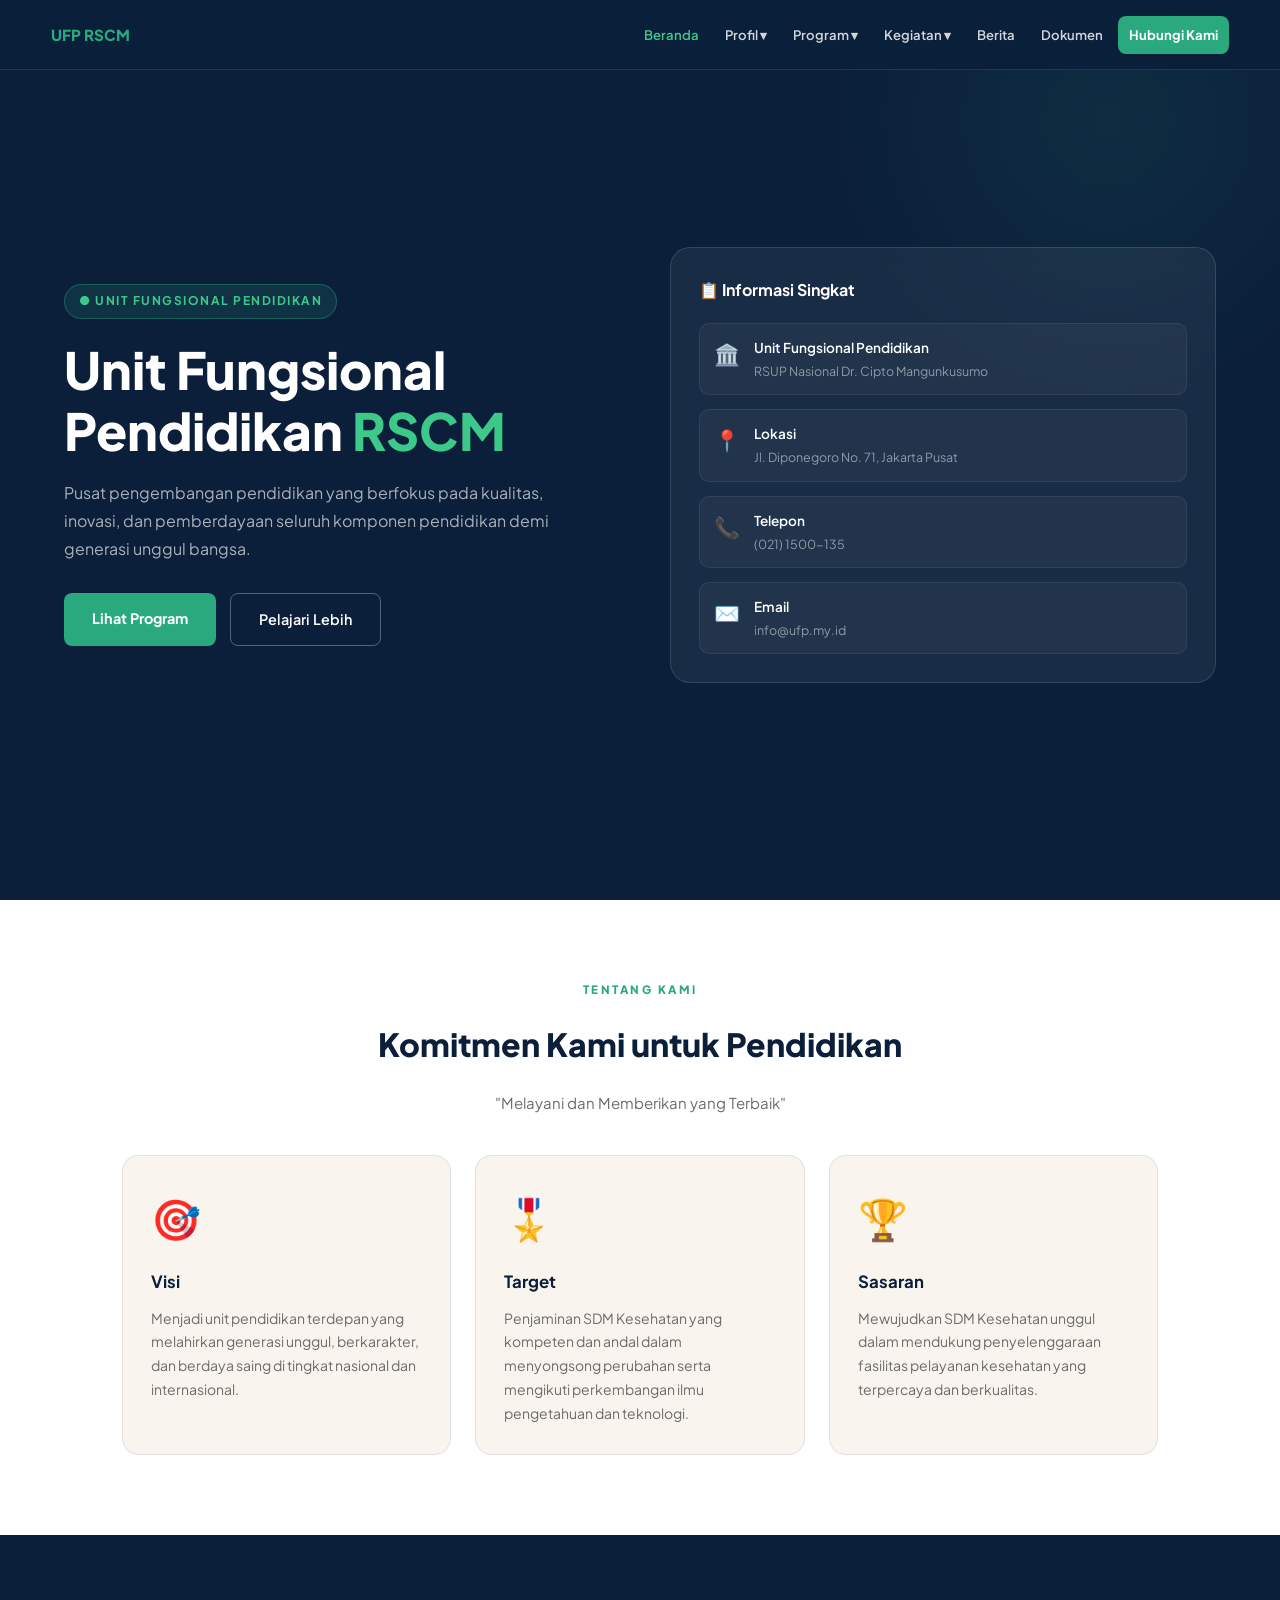
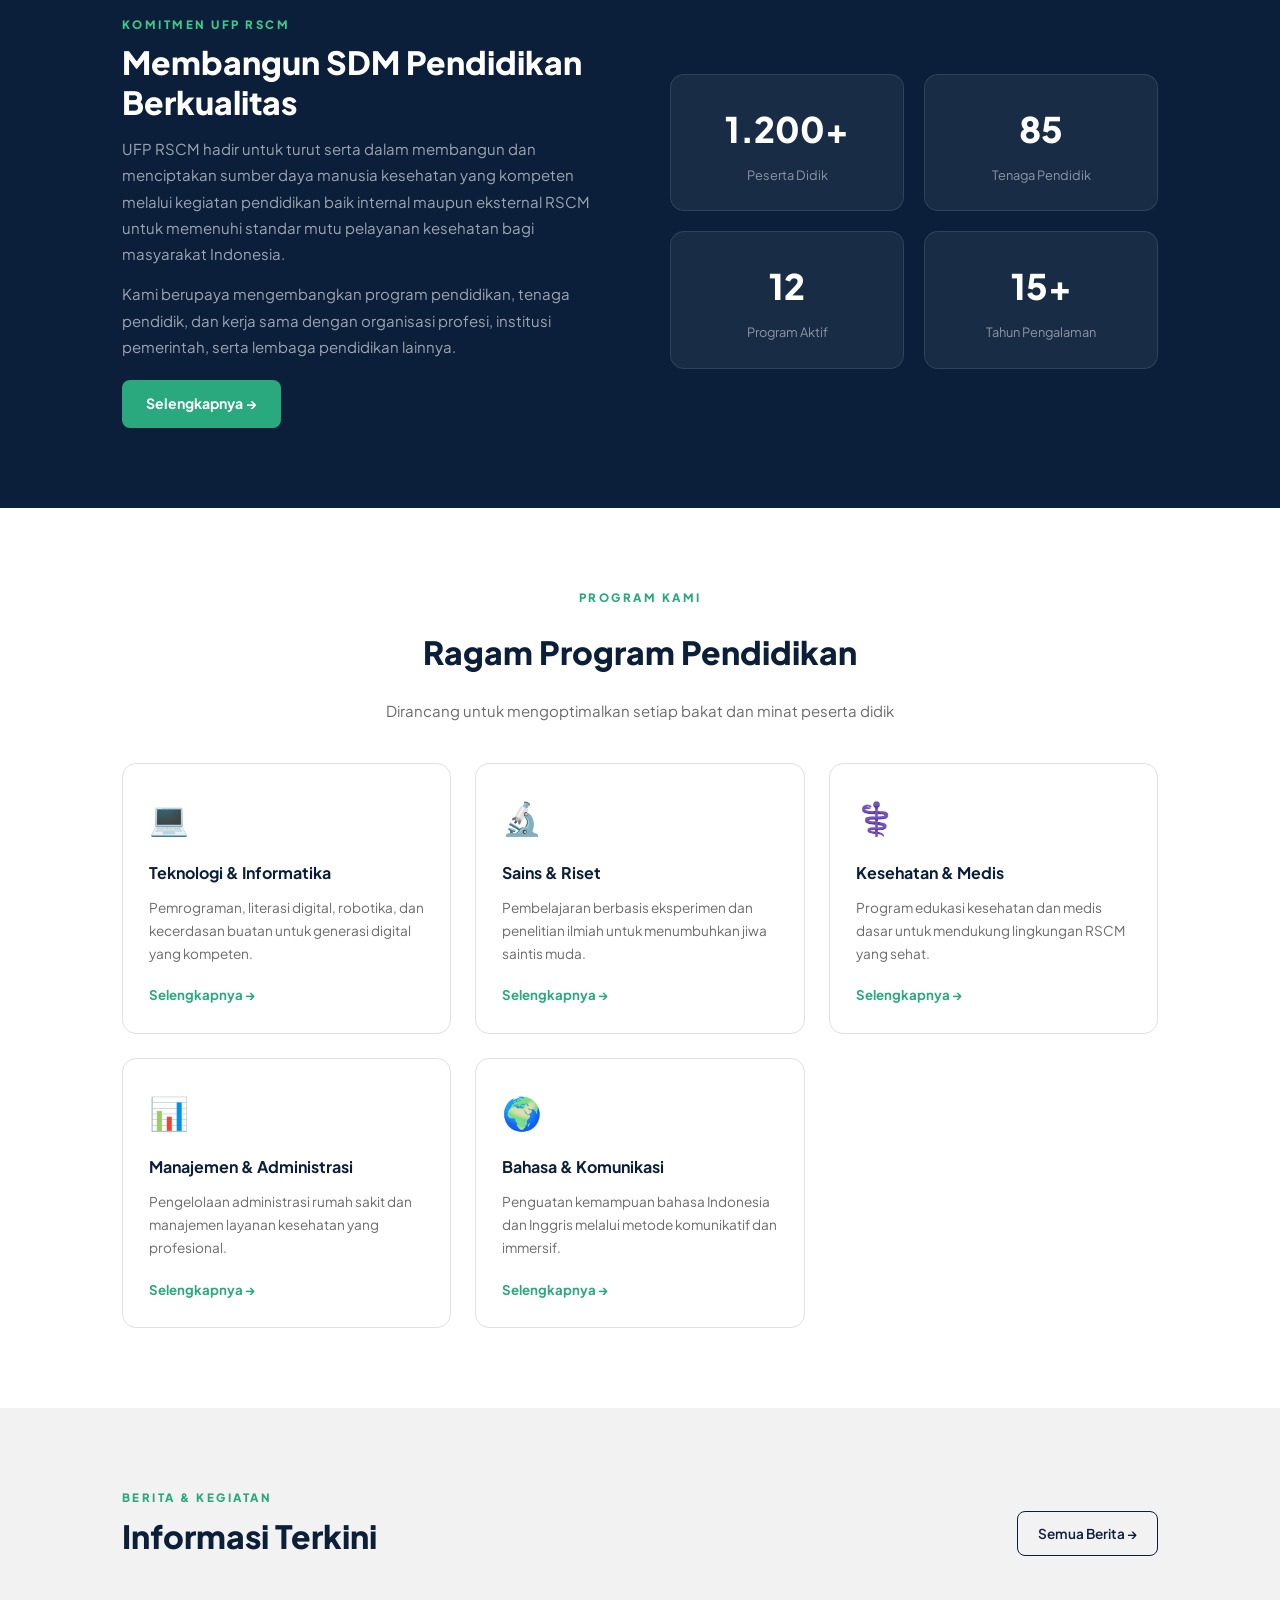
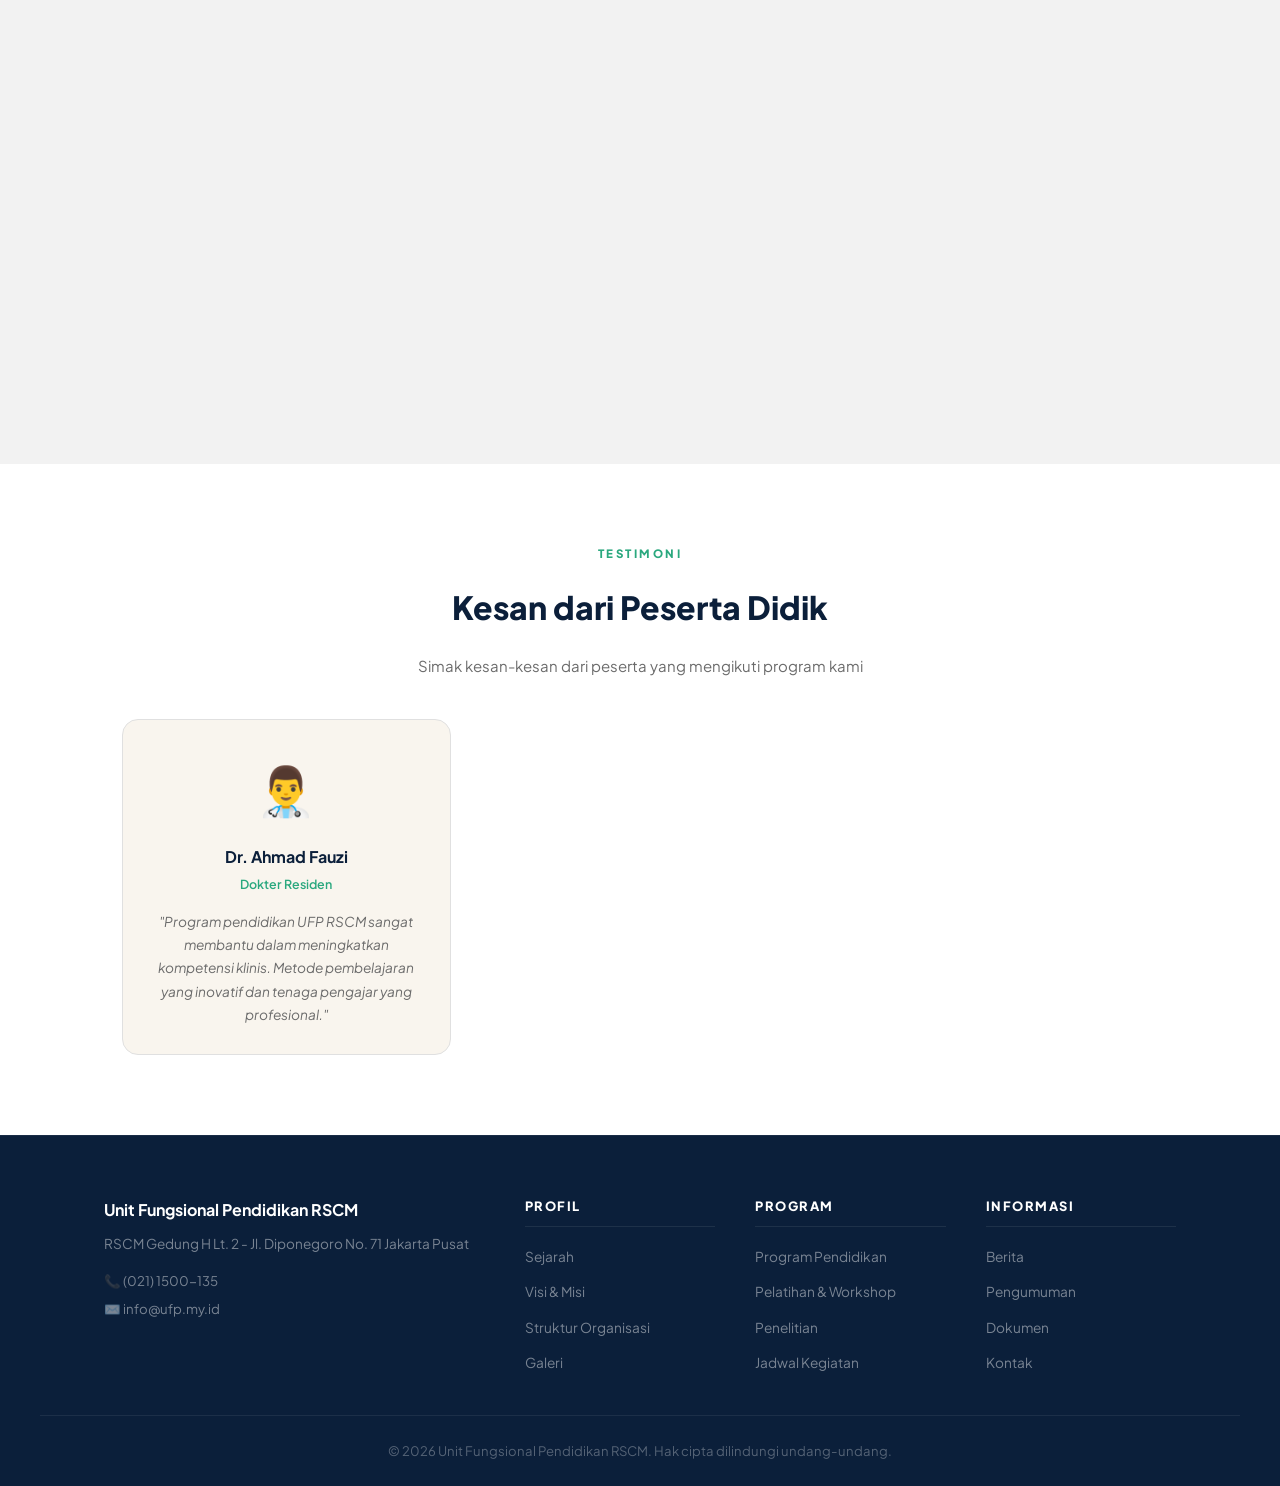
==== index.html @ 1fabee75 "Add files via upload" ====
<!DOCTYPE html>
<html lang="id">
<head>
  <meta charset="UTF-8">
  <meta name="viewport" content="width=device-width, initial-scale=1.0">
  <title>Unit Fungsional Pendidikan RSCM</title>
  <link rel="stylesheet" href="style.css">
  <link href="https://fonts.googleapis.com/css2?family=Plus+Jakarta+Sans:wght@400;500;600;700;800;900&display=swap" rel="stylesheet">
</head>
<body>

<!-- NAVBAR -->
<nav id="navbar">
  <div class="nav-inner">
    <div class="nav-brand">
      <img src="logo.png" alt="Logo UFP RSCM" onerror="this.style.display='none'">
      <span class="brand-text">UFP RSCM</span>
    </div>
    <button class="hamburger" onclick="toggleMenu()">☰</button>
    <ul class="nav-menu" id="navMenu">
      <li><a href="index.html">Beranda</a></li>
      <li class="dropdown">
        <a href="#">Profil ▾</a>
        <ul class="submenu">
          <li><a href="sejarah.html">Sejarah</a></li>
          <li><a href="visi-misi.html">Visi &amp; Misi</a></li>
          <li><a href="struktur.html">Struktur Organisasi</a></li>
          <li><a href="galeri.html">Galeri</a></li>
        </ul>
      </li>
      <li class="dropdown">
        <a href="#">Program ▾</a>
        <ul class="submenu">
          <li><a href="program.html">Program Pendidikan</a></li>
          <li><a href="pelatihan.html">Pelatihan &amp; Workshop</a></li>
          <li><a href="penelitian.html">Penelitian</a></li>
        </ul>
      </li>
      <li class="dropdown">
        <a href="#">Kegiatan ▾</a>
        <ul class="submenu">
          <li><a href="jadwal.html">Jadwal Kegiatan</a></li>
          <li><a href="pengumuman.html">Pengumuman</a></li>
        </ul>
      </li>
      <li><a href="berita.html">Berita</a></li>
      <li><a href="dokumen.html">Dokumen</a></li>
      <li><a href="kontak.html" class="nav-cta">Hubungi Kami</a></li>
    </ul>
  </div>
</nav>

<!-- HERO -->
<section id="hero">
  <div class="hero-inner">
    <div class="hero-text">
      <div class="hero-badge">● Unit Fungsional Pendidikan</div>
      <h1>Unit Fungsional<br>Pendidikan <span>RSCM</span></h1>
      <p>Pusat pengembangan pendidikan yang berfokus pada kualitas, inovasi, dan pemberdayaan seluruh komponen pendidikan demi generasi unggul bangsa.</p>
      <div class="hero-actions">
        <a href="program.html" class="btn-primary">Lihat Program</a>
        <a href="visi-misi.html" class="btn-outline">Pelajari Lebih</a>
      </div>
    </div>
    <div class="hero-card">
      <div class="hero-card-inner">
        <h3>📋 Informasi Singkat</h3>
        <div class="info-list">
          <div class="info-item">
            <span class="info-icon">🏛️</span>
            <div>
              <div class="info-title">Unit Fungsional Pendidikan</div>
              <div class="info-sub">RSUP Nasional Dr. Cipto Mangunkusumo</div>
            </div>
          </div>
          <div class="info-item">
            <span class="info-icon">📍</span>
            <div>
              <div class="info-title">Lokasi</div>
              <div class="info-sub">Jl. Diponegoro No. 71, Jakarta Pusat</div>
            </div>
          </div>
          <div class="info-item">
            <span class="info-icon">📞</span>
            <div>
              <div class="info-title">Telepon</div>
              <div class="info-sub">(021) 1500-135</div>
            </div>
          </div>
          <div class="info-item">
            <span class="info-icon">✉️</span>
            <div>
              <div class="info-title">Email</div>
              <div class="info-sub">info@ufp.my.id</div>
            </div>
          </div>
        </div>
      </div>
    </div>
  </div>
</section>

<!-- VISI MISI TARGET -->
<section class="section-light">
  <div class="container">
    <div class="section-head center">
      <span class="section-label">Tentang Kami</span>
      <h2>Komitmen Kami untuk Pendidikan</h2>
      <p>"Melayani dan Memberikan yang Terbaik"</p>
    </div>
    <div class="card-grid-3">
      <div class="card-item">
        <div class="card-img">🎯</div>
        <h3>Visi</h3>
        <p>Menjadi unit pendidikan terdepan yang melahirkan generasi unggul, berkarakter, dan berdaya saing di tingkat nasional dan internasional.</p>
      </div>
      <div class="card-item">
        <div class="card-img">🎖️</div>
        <h3>Target</h3>
        <p>Penjaminan SDM Kesehatan yang kompeten dan andal dalam menyongsong perubahan serta mengikuti perkembangan ilmu pengetahuan dan teknologi.</p>
      </div>
      <div class="card-item">
        <div class="card-img">🏆</div>
        <h3>Sasaran</h3>
        <p>Mewujudkan SDM Kesehatan unggul dalam mendukung penyelenggaraan fasilitas pelayanan kesehatan yang terpercaya dan berkualitas.</p>
      </div>
    </div>
  </div>
</section>

<!-- KOMITMEN -->
<section class="section-dark">
  <div class="container">
    <div class="komitmen-grid">
      <div class="komitmen-text">
        <span class="section-label-light">Komitmen UFP RSCM</span>
        <h2 class="white">Membangun SDM Pendidikan Berkualitas</h2>
        <p class="muted">UFP RSCM hadir untuk turut serta dalam membangun dan menciptakan sumber daya manusia kesehatan yang kompeten melalui kegiatan pendidikan baik internal maupun eksternal RSCM untuk memenuhi standar mutu pelayanan kesehatan bagi masyarakat Indonesia.</p>
        <p class="muted">Kami berupaya mengembangkan program pendidikan, tenaga pendidik, dan kerja sama dengan organisasi profesi, institusi pemerintah, serta lembaga pendidikan lainnya.</p>
        <a href="visi-misi.html" class="btn-teal">Selengkapnya →</a>
      </div>
      <div class="stats-box">
        <div class="stat-item">
          <div class="stat-num">1.200+</div>
          <div class="stat-label">Peserta Didik</div>
        </div>
        <div class="stat-item">
          <div class="stat-num">85</div>
          <div class="stat-label">Tenaga Pendidik</div>
        </div>
        <div class="stat-item">
          <div class="stat-num">12</div>
          <div class="stat-label">Program Aktif</div>
        </div>
        <div class="stat-item">
          <div class="stat-num">15+</div>
          <div class="stat-label">Tahun Pengalaman</div>
        </div>
      </div>
    </div>
  </div>
</section>

<!-- PROGRAM -->
<section class="section-light">
  <div class="container">
    <div class="section-head center">
      <span class="section-label">Program Kami</span>
      <h2>Ragam Program Pendidikan</h2>
      <p>Dirancang untuk mengoptimalkan setiap bakat dan minat peserta didik</p>
    </div>
    <div class="card-grid-3">
      <div class="program-card">
        <div class="prog-icon">💻</div>
        <h3>Teknologi &amp; Informatika</h3>
        <p>Pemrograman, literasi digital, robotika, dan kecerdasan buatan untuk generasi digital yang kompeten.</p>
        <a href="program.html" class="card-link">Selengkapnya →</a>
      </div>
      <div class="program-card">
        <div class="prog-icon">🔬</div>
        <h3>Sains &amp; Riset</h3>
        <p>Pembelajaran berbasis eksperimen dan penelitian ilmiah untuk menumbuhkan jiwa saintis muda.</p>
        <a href="program.html" class="card-link">Selengkapnya →</a>
      </div>
      <div class="program-card">
        <div class="prog-icon">⚕️</div>
        <h3>Kesehatan &amp; Medis</h3>
        <p>Program edukasi kesehatan dan medis dasar untuk mendukung lingkungan RSCM yang sehat.</p>
        <a href="program.html" class="card-link">Selengkapnya →</a>
      </div>
      <div class="program-card">
        <div class="prog-icon">📊</div>
        <h3>Manajemen &amp; Administrasi</h3>
        <p>Pengelolaan administrasi rumah sakit dan manajemen layanan kesehatan yang profesional.</p>
        <a href="program.html" class="card-link">Selengkapnya →</a>
      </div>
      <div class="program-card">
        <div class="prog-icon">🌍</div>
        <h3>Bahasa &amp; Komunikasi</h3>
        <p>Penguatan kemampuan bahasa Indonesia dan Inggris melalui metode komunikatif dan immersif.</p>
        <a href="program.html" class="card-link">Selengkapnya →</a>
      </div>
      <div class="program-card">
        <div class="prog-icon">🎓</div>
        <h3>Pelatihan Profesi</h3>
        <p>Program pelatihan dan sertifikasi profesi untuk meningkatkan kompetensi tenaga kesehatan.</p>
        <a href="pelatihan.html" class="card-link">Selengkapnya →</a>
      </div>
    </div>
  </div>
</section>

<!-- BERITA -->
<section class="section-gray">
  <div class="container">
    <div class="section-head">
      <div>
        <span class="section-label">Berita &amp; Kegiatan</span>
        <h2>Informasi Terkini</h2>
      </div>
      <a href="berita.html" class="btn-outline-dark">Semua Berita →</a>
    </div>
    <div class="news-grid">
      <div class="news-card">
        <div class="news-thumb" style="background:linear-gradient(135deg,#0B1F3A,#122848)">🏆</div>
        <div class="news-body">
          <span class="news-cat">Prestasi</span>
          <h3><a href="berita.html">Tim UFP RSCM Raih Penghargaan Pendidikan Nasional</a></h3>
          <p>UFP RSCM berhasil meraih penghargaan dalam ajang pendidikan dan pelatihan kesehatan tingkat nasional 2026.</p>
          <div class="news-meta">📅 10 April 2026</div>
        </div>
      </div>
      <div class="news-card">
        <div class="news-thumb" style="background:linear-gradient(135deg,#1a5c2a,#0d3318)">📢</div>
        <div class="news-body">
          <span class="news-cat">Pengumuman</span>
          <h3><a href="berita.html">Pendaftaran Program Pelatihan Tahun 2026/2027 Dibuka</a></h3>
          <p>Pendaftaran resmi dibuka mulai 1 Mei 2026. Kuota terbatas, segera daftarkan diri Anda.</p>
          <div class="news-meta">📅 5 April 2026</div>
        </div>
      </div>
      <div class="news-card">
        <div class="news-thumb" style="background:linear-gradient(135deg,#5c1a1a,#330d0d)">🎓</div>
        <div class="news-body">
          <span class="news-cat">Kegiatan</span>
          <h3><a href="berita.html">Workshop Literasi Digital untuk Tenaga Kesehatan</a></h3>
          <p>UFP RSCM mengadakan workshop literasi digital gratis bagi seluruh tenaga kesehatan RSCM.</p>
          <div class="news-meta">📅 1 April 2026</div>
        </div>
      </div>
    </div>
  </div>
</section>

<!-- TESTIMONI -->
<section class="section-light">
  <div class="container">
    <div class="section-head center">
      <span class="section-label">Testimoni</span>
      <h2>Kesan dari Peserta Didik</h2>
      <p>Simak kesan-kesan dari peserta yang mengikuti program kami</p>
    </div>
    <div class="testi-grid">
      <div class="testi-card">
        <div class="testi-avatar">👨‍⚕️</div>
        <h4>Dr. Ahmad Fauzi</h4>
        <span class="testi-role">Dokter Residen</span>
        <p>"Program pendidikan UFP RSCM sangat membantu dalam meningkatkan kompetensi klinis. Metode pembelajaran yang inovatif dan tenaga pengajar yang profesional."</p>
      </div>
      <div class="testi-card">
        <div class="testi-avatar">👩‍⚕️</div>
        <h4>Ns. Sari Dewi, S.Kep</h4>
        <span class="testi-role">Perawat</span>
        <p>"Pelatihan yang difasilitasi dengan baik menjadikan pengalaman ini sangat bermanfaat. UFP RSCM melayani peserta dengan informasi yang lengkap."</p>
      </div>
      <div class="testi-card">
        <div class="testi-avatar">👨‍🔬</div>
        <h4>Budi Santoso, AMd</h4>
        <span class="testi-role">Analis Kesehatan</span>
        <p>"Memiliki sertifikat kompetensi dari program UFP RSCM dapat menambah nilai profesionalitas dan kepercayaan dalam dunia kerja."</p>
      </div>
    </div>
  </div>
</section>

<!-- FOOTER -->
<footer id="footer">
  <div class="footer-inner">
    <div class="footer-brand">
      <img src="logo.png" alt="Logo UFP RSCM" onerror="this.style.display='none'">
      <h3>Unit Fungsional Pendidikan RSCM</h3>
      <p>RSCM Gedung H Lt. 2 - Jl. Diponegoro No. 71 Jakarta Pusat</p>
      <div class="footer-contact">
        <span>📞 (021) 1500-135</span>
        <span>✉️ info@ufp.my.id</span>
      </div>
    </div>
    <div class="footer-col">
      <h4>Profil</h4>
      <ul>
        <li><a href="sejarah.html">Sejarah</a></li>
        <li><a href="visi-misi.html">Visi &amp; Misi</a></li>
        <li><a href="struktur.html">Struktur Organisasi</a></li>
        <li><a href="galeri.html">Galeri</a></li>
      </ul>
    </div>
    <div class="footer-col">
      <h4>Program</h4>
      <ul>
        <li><a href="program.html">Program Pendidikan</a></li>
        <li><a href="pelatihan.html">Pelatihan &amp; Workshop</a></li>
        <li><a href="penelitian.html">Penelitian</a></li>
        <li><a href="jadwal.html">Jadwal Kegiatan</a></li>
      </ul>
    </div>
    <div class="footer-col">
      <h4>Informasi</h4>
      <ul>
        <li><a href="berita.html">Berita</a></li>
        <li><a href="pengumuman.html">Pengumuman</a></li>
        <li><a href="dokumen.html">Dokumen</a></li>
        <li><a href="kontak.html">Kontak</a></li>
      </ul>
    </div>
  </div>
  <div class="footer-bottom">
    <p>© 2026 Unit Fungsional Pendidikan RSCM. Hak cipta dilindungi undang-undang.</p>
  </div>
</footer>

<script src="script.js"></script>
</body>
</html>
---- style.css ----
/* ============================
   UFP RSCM - Stylesheet Utama
   ============================ */

*, *::before, *::after { box-sizing: border-box; margin: 0; padding: 0; }

:root {
  --navy: #0B1F3A;
  --navy-mid: #122848;
  --teal: #2AA87E;
  --teal-light: #3DC98A;
  --gold: #C9993A;
  --cream: #F9F5EE;
  --gray: #F2F2F2;
  --white: #FFFFFF;
  --text: #2C2C2C;
  --muted: #6B6B6B;
  --border: #E0E0E0;
}

html { scroll-behavior: smooth; }

body {
  font-family: 'Plus Jakarta Sans', 'Segoe UI', Arial, sans-serif;
  background: var(--cream);
  color: var(--text);
  font-size: 15px;
  line-height: 1.7;
}

a { text-decoration: none; color: var(--teal); transition: color 0.2s; }
a:hover { color: var(--teal-light); }
img { max-width: 100%; }
ul { list-style: none; }

/* ── CONTAINER ── */
.container { max-width: 1200px; margin: 0 auto; padding: 0 5%; }

/* ── NAVBAR ── */
#navbar {
  position: fixed; top: 0; width: 100%; z-index: 999;
  background: rgba(11,31,58,0.97);
  backdrop-filter: blur(12px);
  border-bottom: 1px solid rgba(255,255,255,0.1);
  height: 70px;
}

.nav-inner {
  max-width: 1300px; margin: 0 auto; padding: 0 4%;
  height: 70px;
  display: flex; align-items: center; justify-content: space-between;
}

.nav-brand {
  display: flex; align-items: center; gap: 10px;
  flex-shrink: 0;
}

.nav-brand img {
  width: 42px; height: 42px;
  border-radius: 50%; object-fit: contain;
}

.brand-text {
  font-size: 0.95rem; font-weight: 800;
  color: var(--teal);
  white-space: nowrap;
}

.nav-menu {
  display: flex; align-items: center; gap: 4px;
  flex-wrap: nowrap;
}

.nav-menu > li { position: relative; }

.nav-menu > li > a {
  color: rgba(255,255,255,0.82);
  font-size: 0.82rem; font-weight: 600;
  padding: 8px 11px; border-radius: 6px;
  display: block; white-space: nowrap;
  transition: background 0.2s, color 0.2s;
}

.nav-menu > li > a:hover,
.nav-menu > li.dropdown:hover > a {
  background: rgba(255,255,255,0.08);
  color: var(--teal-light);
}

/* Dropdown */
.submenu {
  display: none;
  position: absolute; top: 100%; left: 0;
  background: var(--navy);
  border: 1px solid rgba(255,255,255,0.1);
  border-radius: 10px;
  min-width: 210px;
  padding: 8px 0;
  box-shadow: 0 16px 40px rgba(0,0,0,0.35);
  z-index: 200;
}

.dropdown:hover .submenu { display: block; }

.submenu li a {
  display: block;
  color: rgba(255,255,255,0.72);
  padding: 10px 18px;
  font-size: 0.83rem;
  transition: background 0.2s, color 0.2s;
}

.submenu li a:hover {
  background: rgba(42,168,126,0.15);
  color: var(--teal-light);
}

.nav-cta {
  background: var(--teal) !important;
  color: var(--white) !important;
  border-radius: 8px !important;
  font-weight: 700 !important;
}

.nav-cta:hover {
  background: var(--teal-light) !important;
  color: var(--white) !important;
}

.hamburger {
  display: none;
  background: none; border: none;
  color: var(--white); font-size: 1.5rem;
  cursor: pointer;
}

/* ── HERO ── */
#hero {
  background: var(--navy);
  min-height: 100vh;
  display: flex; align-items: center;
  padding: 90px 5% 60px;
  position: relative; overflow: hidden;
}

#hero::before {
  content: '';
  position: absolute; top: -20%; right: -10%;
  width: 600px; height: 600px;
  background: radial-gradient(circle, rgba(42,168,126,0.1) 0%, transparent 65%);
  border-radius: 50%;
}

.hero-inner {
  max-width: 1200px; margin: 0 auto; width: 100%;
  display: grid; grid-template-columns: 1fr 1fr;
  gap: 60px; align-items: center;
  position: relative; z-index: 1;
}

.hero-badge {
  display: inline-block;
  background: rgba(42,168,126,0.15);
  border: 1px solid rgba(42,168,126,0.4);
  color: var(--teal-light);
  font-size: 0.75rem; font-weight: 700;
  letter-spacing: 1.5px; text-transform: uppercase;
  padding: 6px 14px; border-radius: 100px;
  margin-bottom: 20px;
}

.hero-text h1 {
  font-size: clamp(2.2rem, 4vw, 3.4rem);
  font-weight: 900; line-height: 1.2;
  color: var(--white); margin-bottom: 18px;
}

.hero-text h1 span { color: var(--teal-light); }

.hero-text p {
  font-size: 1rem; line-height: 1.75;
  color: rgba(255,255,255,0.65);
  margin-bottom: 30px; max-width: 520px;
}

.hero-actions { display: flex; gap: 14px; flex-wrap: wrap; }

.hero-card-inner {
  background: rgba(255,255,255,0.06);
  border: 1px solid rgba(255,255,255,0.12);
  border-radius: 20px; padding: 28px;
  backdrop-filter: blur(8px);
}

.hero-card-inner h3 {
  color: var(--white); font-size: 1rem;
  margin-bottom: 20px; font-weight: 700;
}

.info-list { display: flex; flex-direction: column; gap: 14px; }

.info-item {
  display: flex; gap: 14px; align-items: flex-start;
  padding: 12px 14px;
  background: rgba(255,255,255,0.04);
  border: 1px solid rgba(255,255,255,0.07);
  border-radius: 10px;
}

.info-icon { font-size: 1.3rem; flex-shrink: 0; }

.info-title {
  color: var(--white); font-size: 0.85rem; font-weight: 600;
}

.info-sub {
  color: rgba(255,255,255,0.5); font-size: 0.78rem; margin-top: 2px;
}

/* ── BUTTONS ── */
.btn-primary {
  background: var(--teal); color: var(--white);
  padding: 13px 28px; border-radius: 8px;
  font-weight: 700; font-size: 0.9rem;
  display: inline-block;
  transition: background 0.2s, transform 0.2s;
}

.btn-primary:hover {
  background: var(--teal-light); color: var(--white);
  transform: translateY(-2px);
}

.btn-outline {
  background: transparent; color: var(--white);
  padding: 13px 28px; border-radius: 8px;
  font-weight: 600; font-size: 0.9rem;
  border: 1px solid rgba(255,255,255,0.3);
  display: inline-block;
  transition: border-color 0.2s, background 0.2s;
}

.btn-outline:hover {
  border-color: rgba(255,255,255,0.7);
  background: rgba(255,255,255,0.07);
  color: var(--white);
}

.btn-teal {
  background: var(--teal); color: var(--white);
  padding: 12px 24px; border-radius: 8px;
  font-weight: 700; font-size: 0.88rem;
  display: inline-block; margin-top: 20px;
  transition: background 0.2s;
}

.btn-teal:hover { background: var(--teal-light); color: var(--white); }

.btn-outline-dark {
  border: 1px solid var(--navy);
  color: var(--navy); padding: 10px 20px;
  border-radius: 8px; font-weight: 600;
  font-size: 0.85rem; display: inline-block;
  transition: background 0.2s, color 0.2s;
  white-space: nowrap;
}

.btn-outline-dark:hover {
  background: var(--navy); color: var(--white);
}

/* ── SECTIONS ── */
.section-light { background: var(--white); padding: 80px 5%; }
.section-dark { background: var(--navy); padding: 80px 5%; }
.section-gray { background: var(--gray); padding: 80px 5%; }

.section-head {
  display: flex; justify-content: space-between;
  align-items: flex-end; margin-bottom: 40px;
  flex-wrap: wrap; gap: 16px;
}

.section-head.center {
  flex-direction: column; align-items: center;
  text-align: center;
}

.section-label {
  font-size: 0.72rem; font-weight: 800;
  letter-spacing: 2.5px; text-transform: uppercase;
  color: var(--teal); display: block; margin-bottom: 8px;
}

.section-label-light {
  font-size: 0.72rem; font-weight: 800;
  letter-spacing: 2.5px; text-transform: uppercase;
  color: var(--teal-light); display: block; margin-bottom: 8px;
}

h2 {
  font-size: clamp(1.6rem, 2.5vw, 2.2rem);
  font-weight: 900; line-height: 1.25;
  color: var(--navy);
}

h2.white { color: var(--white); }
p.muted { color: rgba(255,255,255,0.6); margin-top: 14px; line-height: 1.75; }

.section-head.center h2 { margin-bottom: 10px; }
.section-head.center p { color: var(--muted); max-width: 540px; }

/* ── CARDS GRID ── */
.card-grid-3 {
  display: grid; grid-template-columns: repeat(3, 1fr);
  gap: 24px; margin-top: 40px;
}

.card-item {
  background: var(--cream);
  border-radius: 16px; padding: 28px;
  border: 1px solid var(--border);
  transition: transform 0.25s, box-shadow 0.25s;
}

.card-item:hover {
  transform: translateY(-4px);
  box-shadow: 0 12px 32px rgba(11,31,58,0.1);
}

.card-img { font-size: 2.5rem; margin-bottom: 16px; }

.card-item h3 {
  font-size: 1.05rem; font-weight: 700;
  color: var(--navy); margin-bottom: 10px;
}

.card-item p { font-size: 0.875rem; color: var(--muted); line-height: 1.7; }

/* ── KOMITMEN ── */
.komitmen-grid {
  max-width: 1200px; margin: 0 auto;
  display: grid; grid-template-columns: 1fr 1fr;
  gap: 60px; align-items: center;
}

.stats-box {
  display: grid; grid-template-columns: 1fr 1fr;
  gap: 20px;
}

.stat-item {
  background: rgba(255,255,255,0.06);
  border: 1px solid rgba(255,255,255,0.1);
  border-radius: 14px; padding: 24px;
  text-align: center;
  transition: background 0.2s;
}

.stat-item:hover { background: rgba(42,168,126,0.1); }

.stat-num {
  font-size: 2.2rem; font-weight: 900;
  color: var(--white); display: block;
}

.stat-label {
  font-size: 0.8rem; color: rgba(255,255,255,0.5);
  margin-top: 6px;
}

/* ── PROGRAM CARDS ── */
.program-card {
  background: var(--white);
  border-radius: 14px; padding: 26px;
  border: 1px solid var(--border);
  transition: transform 0.25s, box-shadow 0.25s, border-color 0.25s;
}

.program-card:hover {
  transform: translateY(-4px);
  box-shadow: 0 12px 32px rgba(11,31,58,0.1);
  border-color: var(--teal);
}

.prog-icon { font-size: 2rem; margin-bottom: 14px; display: block; }

.program-card h3 {
  font-size: 1rem; font-weight: 700;
  color: var(--navy); margin-bottom: 10px;
}

.program-card p {
  font-size: 0.85rem; color: var(--muted);
  line-height: 1.7; margin-bottom: 16px;
}

.card-link {
  font-size: 0.83rem; font-weight: 700;
  color: var(--teal);
}

.card-link:hover { color: var(--teal-light); }

/* ── NEWS ── */
.news-grid {
  display: grid; grid-template-columns: repeat(3, 1fr);
  gap: 24px; margin-top: 0;
}

.news-card {
  background: var(--white);
  border-radius: 14px; overflow: hidden;
  border: 1px solid var(--border);
  transition: transform 0.25s, box-shadow 0.25s;
}

.news-card:hover {
  transform: translateY(-4px);
  box-shadow: 0 10px 28px rgba(11,31,58,0.1);
}

.news-thumb {
  height: 170px;
  display: flex; align-items: center; justify-content: center;
  font-size: 3.5rem;
}

.news-body { padding: 20px; }

.news-cat {
  font-size: 0.7rem; font-weight: 800;
  letter-spacing: 1.5px; text-transform: uppercase;
  color: var(--teal); display: block; margin-bottom: 8px;
}

.news-card h3 {
  font-size: 0.95rem; font-weight: 700;
  color: var(--navy); margin-bottom: 8px; line-height: 1.4;
}

.news-card h3 a { color: var(--navy); }
.news-card h3 a:hover { color: var(--teal); }

.news-card p { font-size: 0.83rem; color: var(--muted); margin-bottom: 12px; line-height: 1.65; }
.news-meta { font-size: 0.76rem; color: #aaa; }

/* ── TESTIMONI ── */
.testi-grid {
  display: grid; grid-template-columns: repeat(3, 1fr);
  gap: 24px; margin-top: 40px;
}

.testi-card {
  background: var(--cream);
  border-radius: 16px; padding: 28px;
  border: 1px solid var(--border);
  text-align: center;
}

.testi-avatar { font-size: 3rem; margin-bottom: 14px; }

.testi-card h4 {
  font-size: 1rem; font-weight: 700;
  color: var(--navy); margin-bottom: 4px;
}

.testi-role {
  font-size: 0.78rem; color: var(--teal);
  font-weight: 600; display: block; margin-bottom: 14px;
}

.testi-card p { font-size: 0.855rem; color: var(--muted); line-height: 1.7; font-style: italic; }

/* ── PAGE HERO (inner pages) ── */
.page-hero {
  background: var(--navy);
  padding: 110px 5% 50px;
  position: relative; overflow: hidden;
}

.page-hero::before {
  content: '';
  position: absolute; top: -20%; right: -5%;
  width: 400px; height: 400px;
  background: radial-gradient(circle, rgba(42,168,126,0.1), transparent 65%);
  border-radius: 50%;
}

.page-hero-inner { max-width: 1200px; margin: 0 auto; position: relative; z-index: 1; }

.breadcrumb {
  font-size: 0.78rem; color: rgba(255,255,255,0.5);
  margin-bottom: 12px;
}

.breadcrumb a { color: var(--teal-light); }
.breadcrumb span { margin: 0 6px; }

.page-hero h1 {
  font-size: clamp(1.8rem, 3vw, 2.8rem);
  font-weight: 900; color: var(--white);
  line-height: 1.2; margin-bottom: 12px;
}

.page-hero p {
  color: rgba(255,255,255,0.6);
  font-size: 1rem; max-width: 560px; line-height: 1.7;
}

/* ── PAGE CONTENT ── */
.page-content {
  max-width: 1200px; margin: 0 auto;
  padding: 60px 5%;
}

.content-box {
  background: var(--white);
  border-radius: 16px; padding: 36px;
  border: 1px solid var(--border);
  margin-bottom: 28px;
}

.content-box h2 {
  font-size: 1.4rem; margin-bottom: 16px;
}

.content-box p {
  color: var(--muted); line-height: 1.8; margin-bottom: 14px;
}

.content-box ul {
  list-style: disc; padding-left: 20px;
  color: var(--muted); line-height: 2;
}

/* ── TABLE ── */
.data-table {
  width: 100%; border-collapse: collapse;
  font-size: 0.875rem;
}

.data-table th {
  background: var(--navy); color: var(--white);
  padding: 12px 16px; text-align: left;
  font-weight: 700;
}

.data-table td {
  padding: 12px 16px; border-bottom: 1px solid var(--border);
  color: var(--text);
}

.data-table tr:hover td { background: rgba(42,168,126,0.05); }

/* ── KONTAK FORM ── */
.kontak-grid {
  display: grid; grid-template-columns: 1fr 1fr;
  gap: 40px; margin-top: 40px;
}

.form-group { display: flex; flex-direction: column; gap: 14px; }
.form-row { display: grid; grid-template-columns: 1fr 1fr; gap: 14px; }

input, textarea, select {
  width: 100%;
  border: 1px solid var(--border);
  border-radius: 8px; padding: 12px 16px;
  font-family: inherit; font-size: 0.9rem;
  color: var(--text); background: var(--white);
  outline: none; transition: border-color 0.2s;
}

input:focus, textarea:focus, select:focus {
  border-color: var(--teal);
}

textarea { resize: vertical; min-height: 120px; }

/* ── FOOTER ── */
#footer {
  background: var(--navy);
  border-top: 1px solid rgba(255,255,255,0.06);
}

.footer-inner {
  max-width: 1200px; margin: 0 auto;
  padding: 60px 5% 40px;
  display: grid; grid-template-columns: 2fr 1fr 1fr 1fr;
  gap: 40px;
}

.footer-brand img {
  width: 48px; height: 48px;
  border-radius: 50%; object-fit: contain;
  margin-bottom: 14px; display: block;
}

.footer-brand h3 {
  color: var(--white); font-size: 1rem; font-weight: 700;
  margin-bottom: 10px;
}

.footer-brand p {
  color: rgba(255,255,255,0.45); font-size: 0.85rem; line-height: 1.65;
  margin-bottom: 14px;
}

.footer-contact { display: flex; flex-direction: column; gap: 6px; }

.footer-contact span {
  color: rgba(255,255,255,0.45); font-size: 0.83rem;
}

.footer-col h4 {
  color: var(--white); font-size: 0.8rem; font-weight: 800;
  letter-spacing: 1.5px; text-transform: uppercase;
  margin-bottom: 16px; padding-bottom: 8px;
  border-bottom: 1px solid rgba(255,255,255,0.08);
}

.footer-col ul { display: flex; flex-direction: column; gap: 10px; }

.footer-col ul li a {
  color: rgba(255,255,255,0.45); font-size: 0.855rem;
  transition: color 0.2s;
}

.footer-col ul li a:hover { color: var(--teal-light); }

.footer-bottom {
  border-top: 1px solid rgba(255,255,255,0.07);
  padding: 24px 5%;
  text-align: center;
  color: rgba(255,255,255,0.3);
  font-size: 0.82rem;
  max-width: 1200px; margin: 0 auto;
}

/* ── GALERI ── */
.galeri-grid {
  display: grid;
  grid-template-columns: repeat(3, 1fr);
  gap: 16px; margin-top: 40px;
}

.galeri-item {
  aspect-ratio: 4/3;
  background: var(--navy);
  border-radius: 12px; overflow: hidden;
  display: flex; align-items: center; justify-content: center;
  font-size: 3rem;
  transition: transform 0.25s;
  cursor: pointer;
}

.galeri-item:hover { transform: scale(1.02); }

/* ── RESPONSIVE ── */
@media (max-width: 1024px) {
  .card-grid-3, .news-grid, .testi-grid { grid-template-columns: 1fr 1fr; }
  .footer-inner { grid-template-columns: 1fr 1fr; }
  .hero-inner { grid-template-columns: 1fr; }
  .hero-card { display: none; }
  .komitmen-grid { grid-template-columns: 1fr; }
}

@media (max-width: 768px) {
  .hamburger { display: block; }
  .nav-menu {
    display: none; flex-direction: column;
    position: fixed; top: 70px; left: 0; right: 0;
    background: var(--navy); padding: 16px;
    max-height: calc(100vh - 70px); overflow-y: auto;
    gap: 2px;
  }
  .nav-menu.open { display: flex; }
  .nav-menu > li > a { padding: 12px 14px; }
  .submenu { position: static; display: none; box-shadow: none; border: none; background: rgba(255,255,255,0.04); border-radius: 8px; margin-top: 4px; }
  .submenu.open { display: block; }
  .card-grid-3, .news-grid, .testi-grid, .galeri-grid { grid-template-columns: 1fr; }
  .footer-inner { grid-template-columns: 1fr; gap: 28px; }
  .kontak-grid { grid-template-columns: 1fr; }
  .form-row { grid-template-columns: 1fr; }
  .stats-box { grid-template-columns: 1fr 1fr; }
}
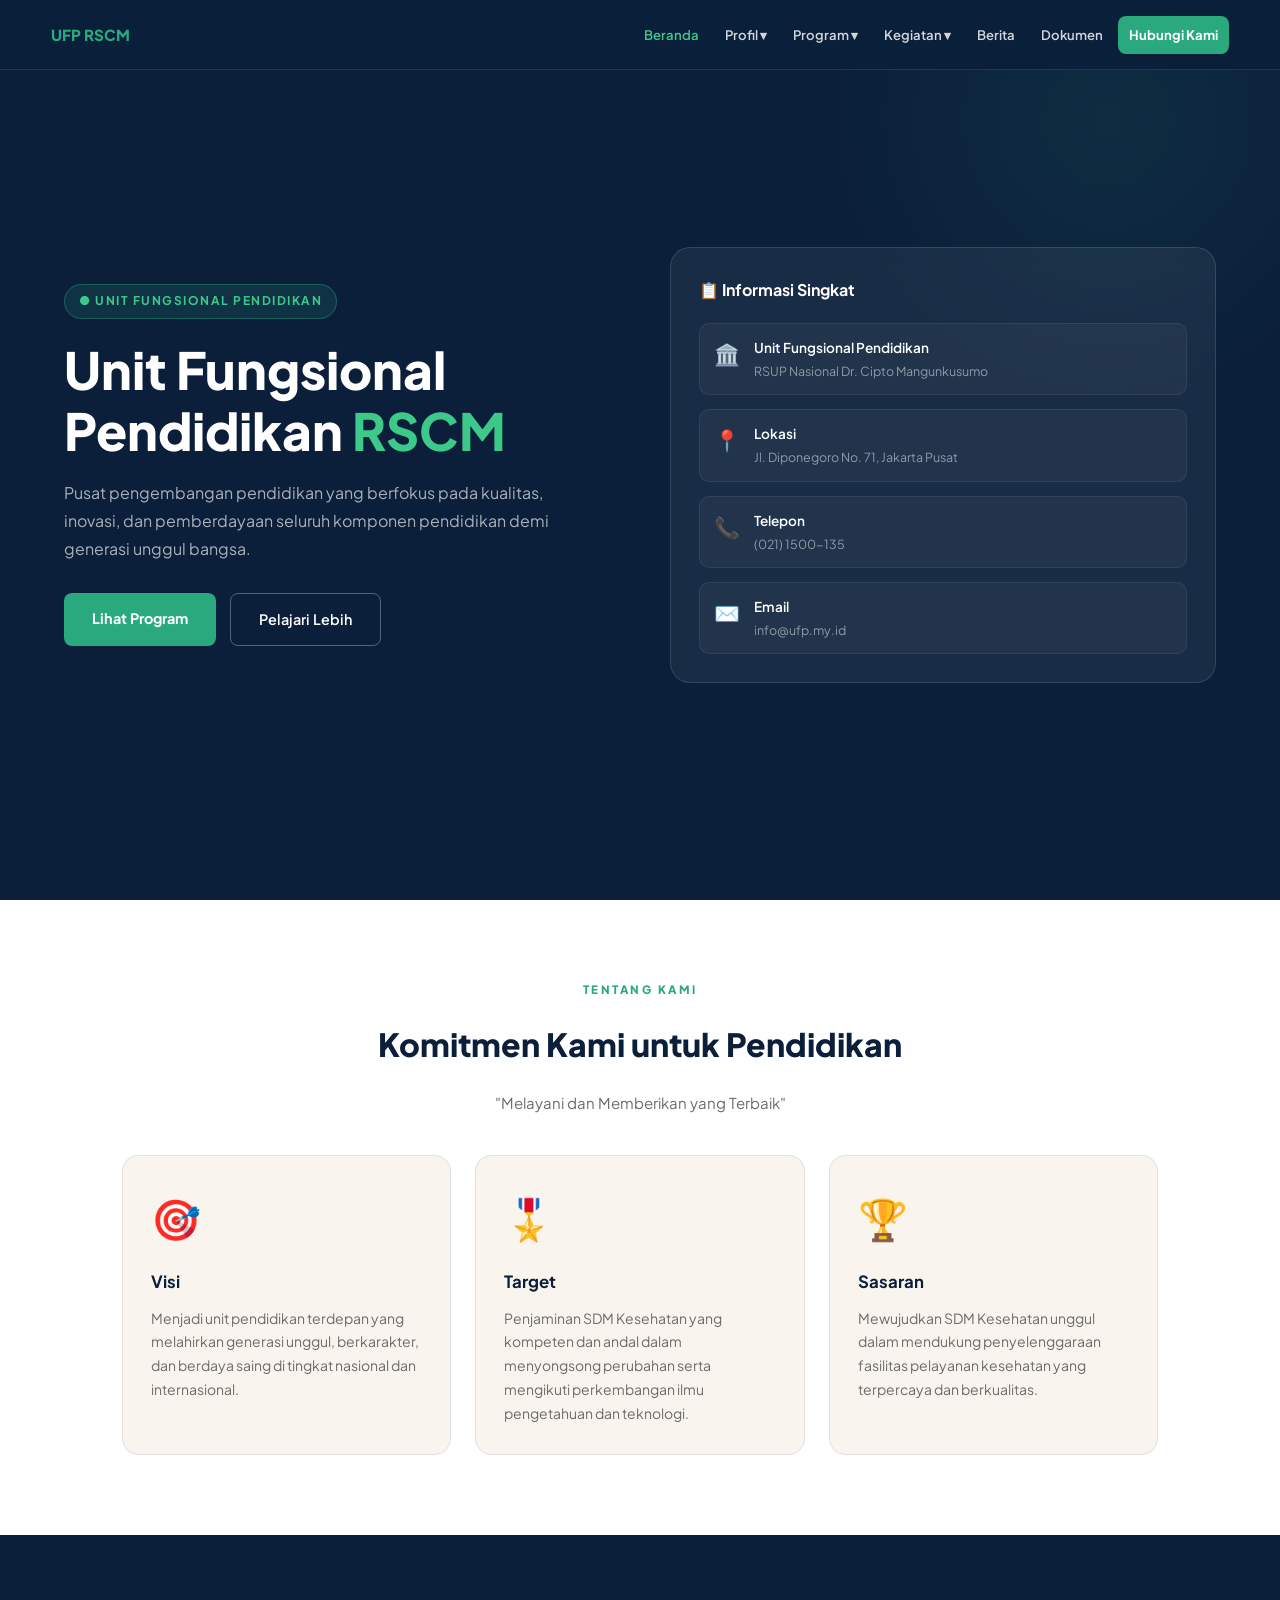
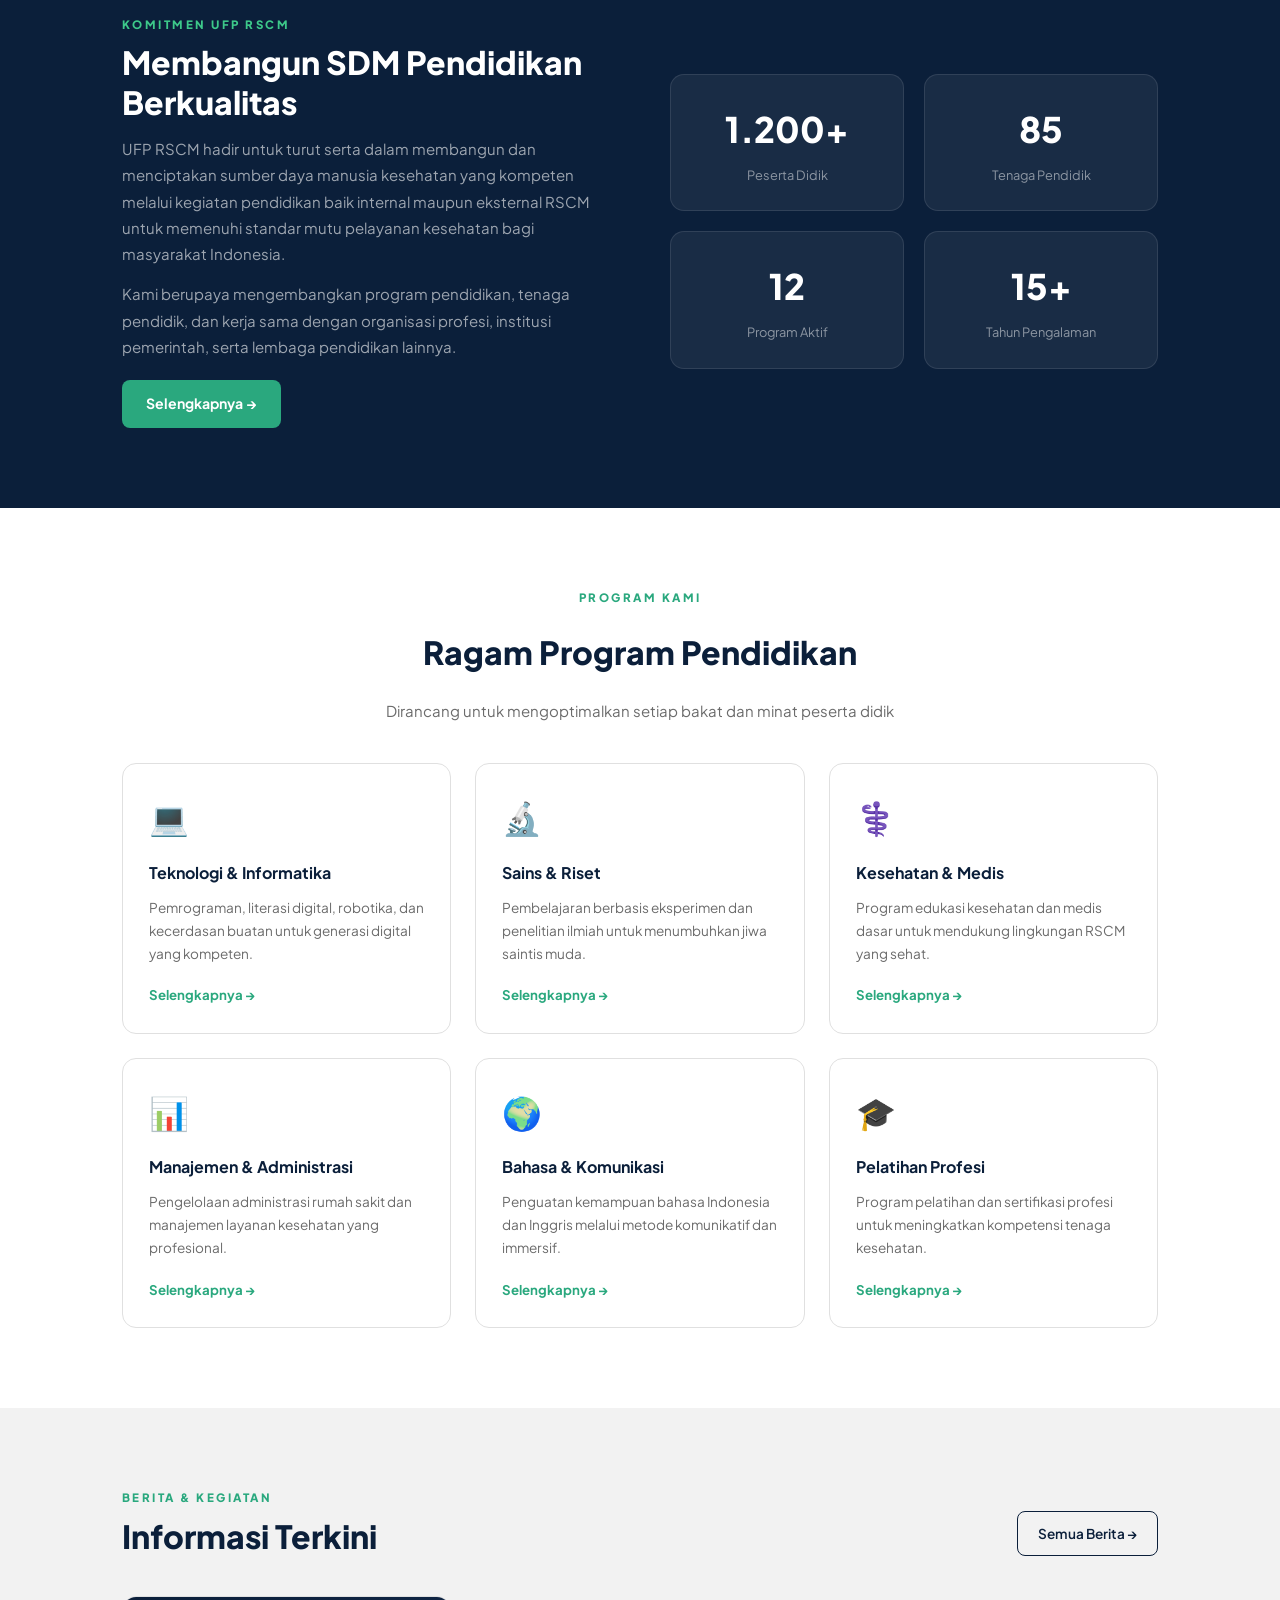
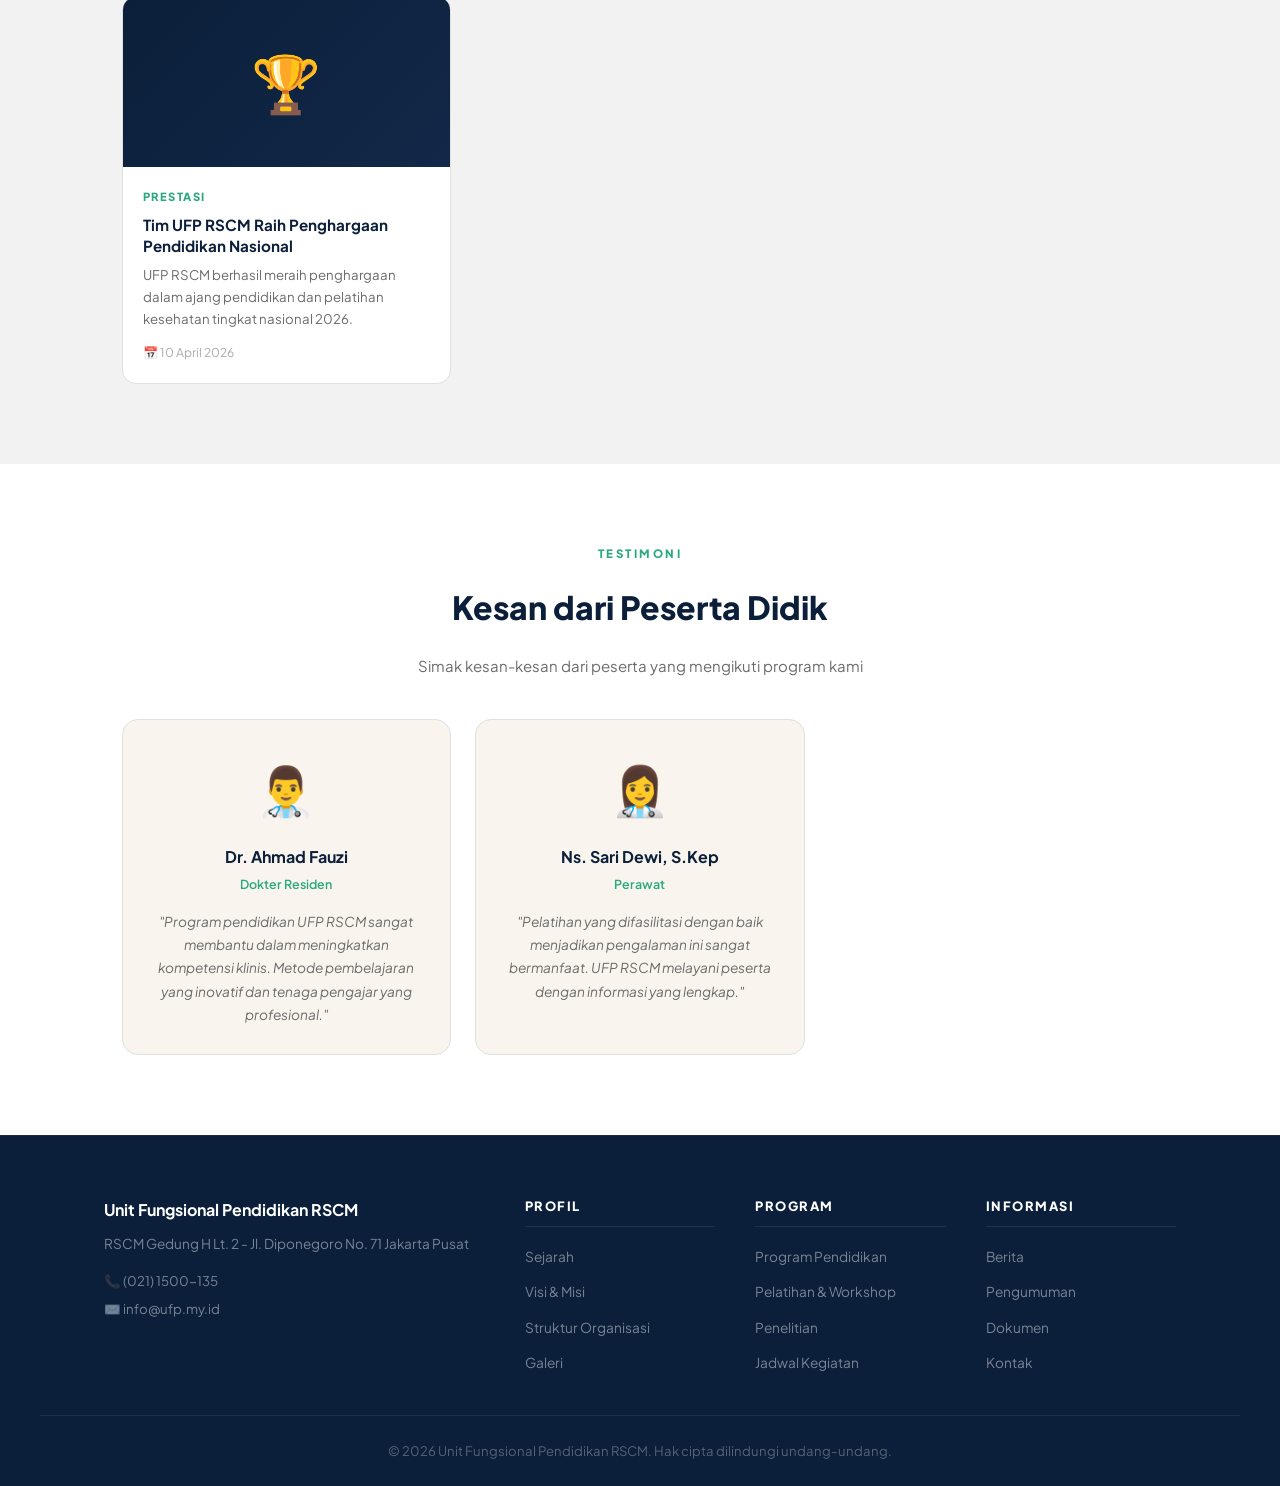
==== commit 6ba57f7e: "Update index.html" ====
--- a/index.html
+++ b/index.html
@@ -13,7 +13,7 @@
 <nav id="navbar">
   <div class="nav-inner">
     <div class="nav-brand">
-      <img src="logo.png" alt="Logo UFP RSCM" onerror="this.style.display='none'">
+      <img src="logos.png" alt="Logo UFP RSCM" onerror="this.style.display='none'">
       <span class="brand-text">UFP RSCM</span>
     </div>
     <button class="hamburger" onclick="toggleMenu()">☰</button>
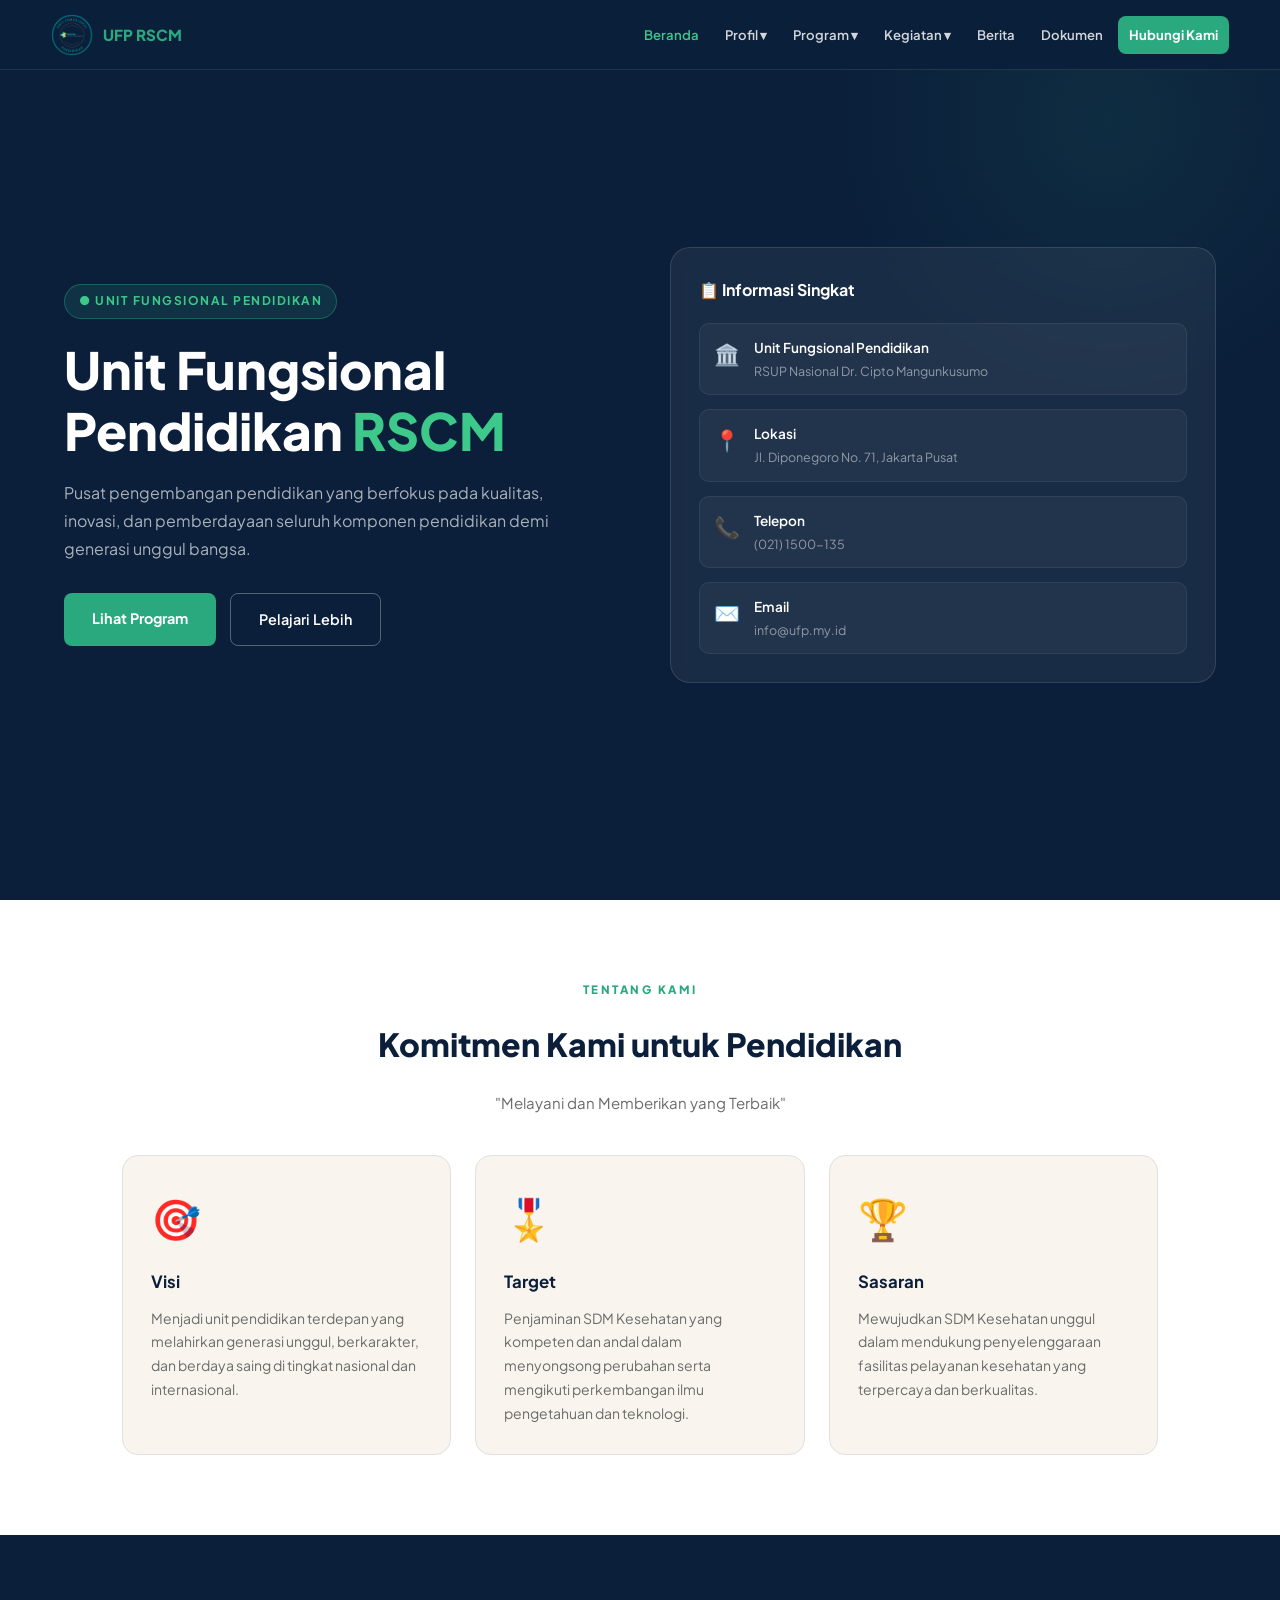
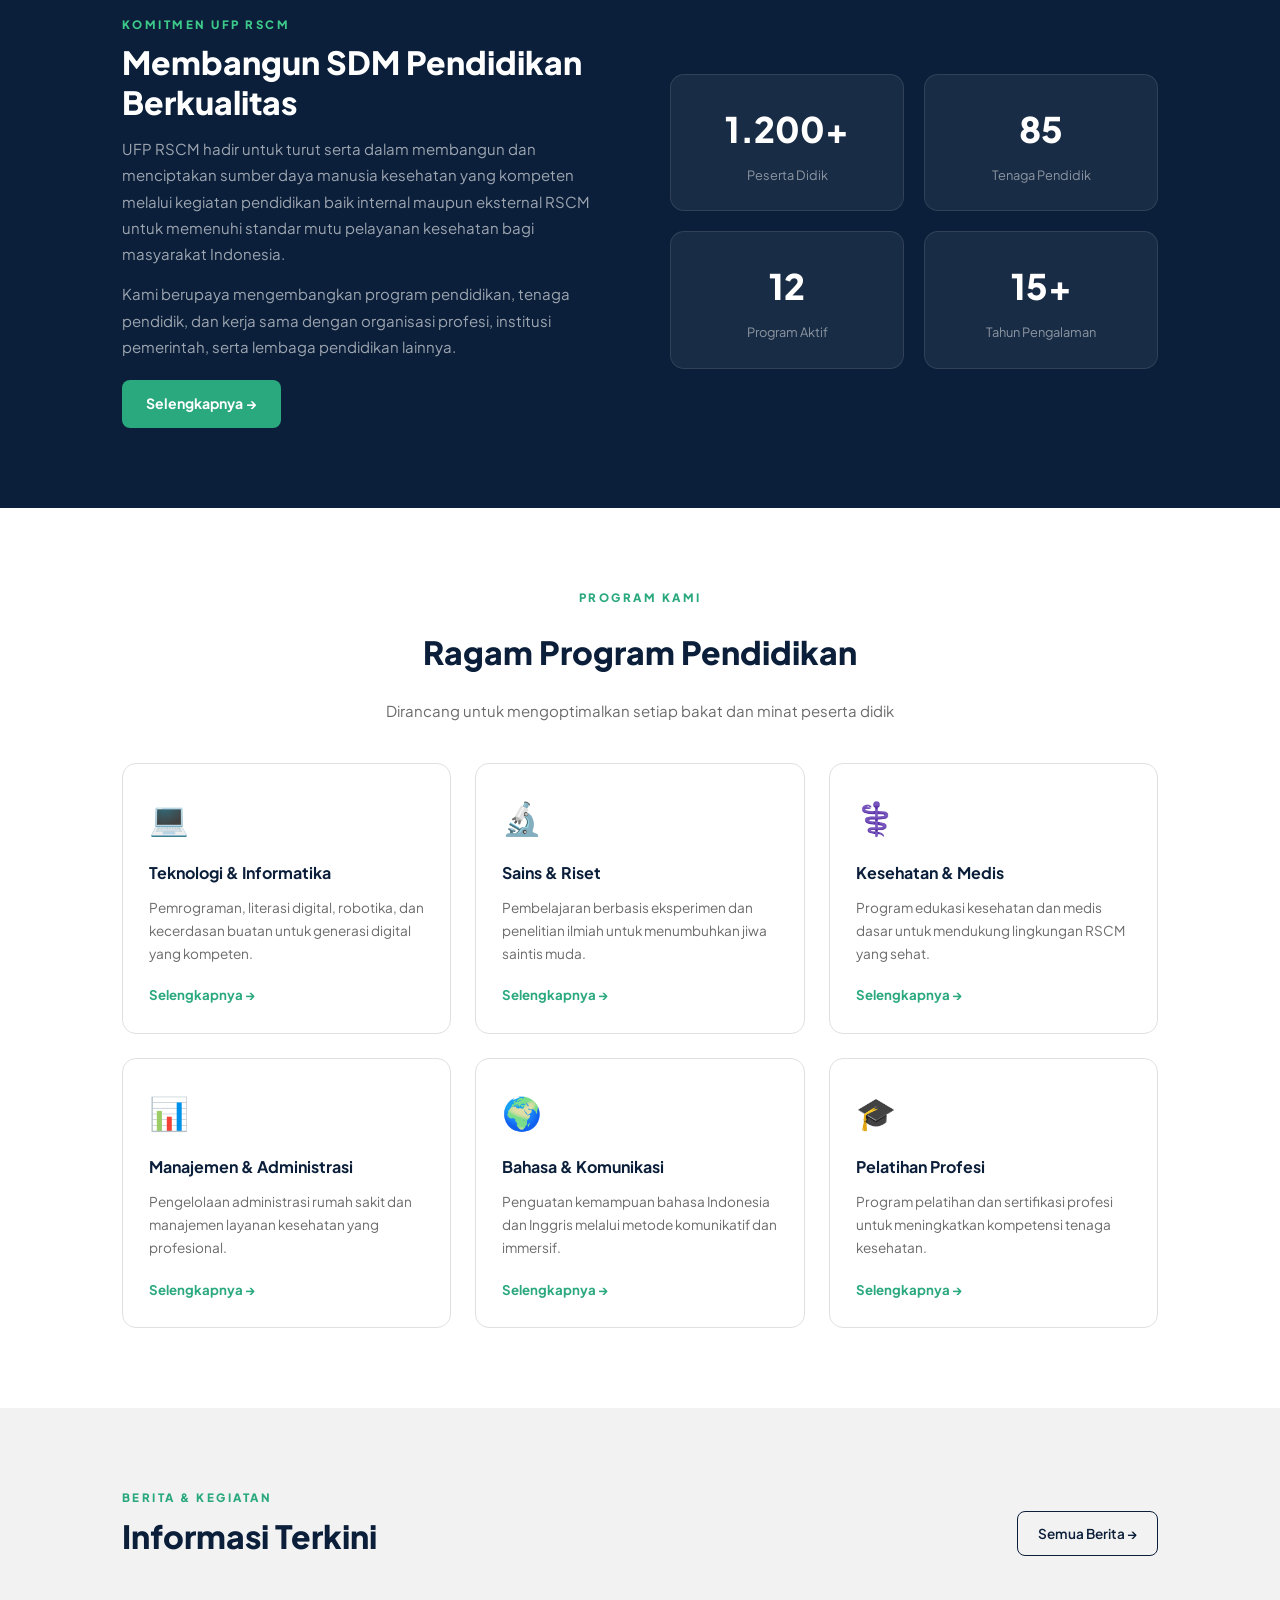
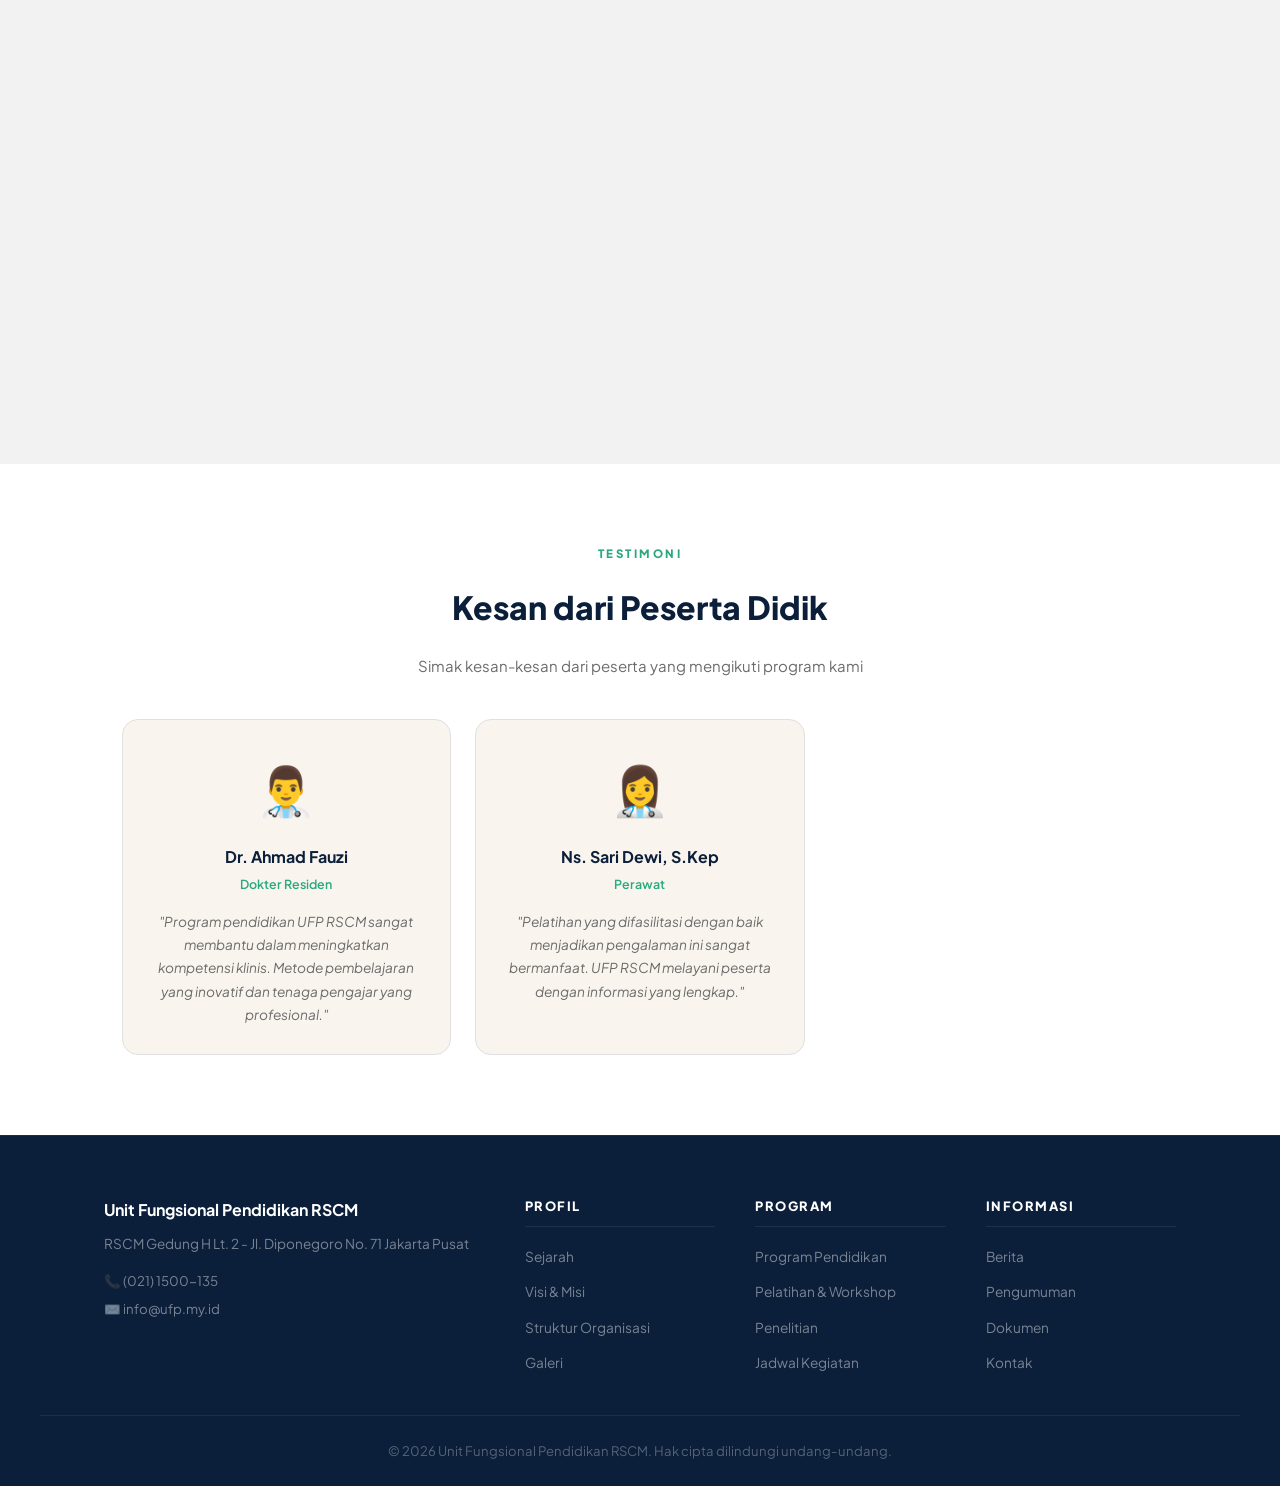
==== commit a13d3f5b: "Update index.html" ====
--- a/index.html
+++ b/index.html
@@ -14,7 +14,7 @@
   <div class="nav-inner">
     <div class="nav-brand">
       <img src="logos.png" alt="Logo UFP RSCM" onerror="this.style.display='none'">
-      <span class="brand-text">UFP RSCM</span>
+      <a href="index.html" style="text-decoration:none;"><span class="brand-text">UFP RSCM</span></a>
     </div>
     <button class="hamburger" onclick="toggleMenu()">☰</button>
     <ul class="nav-menu" id="navMenu">
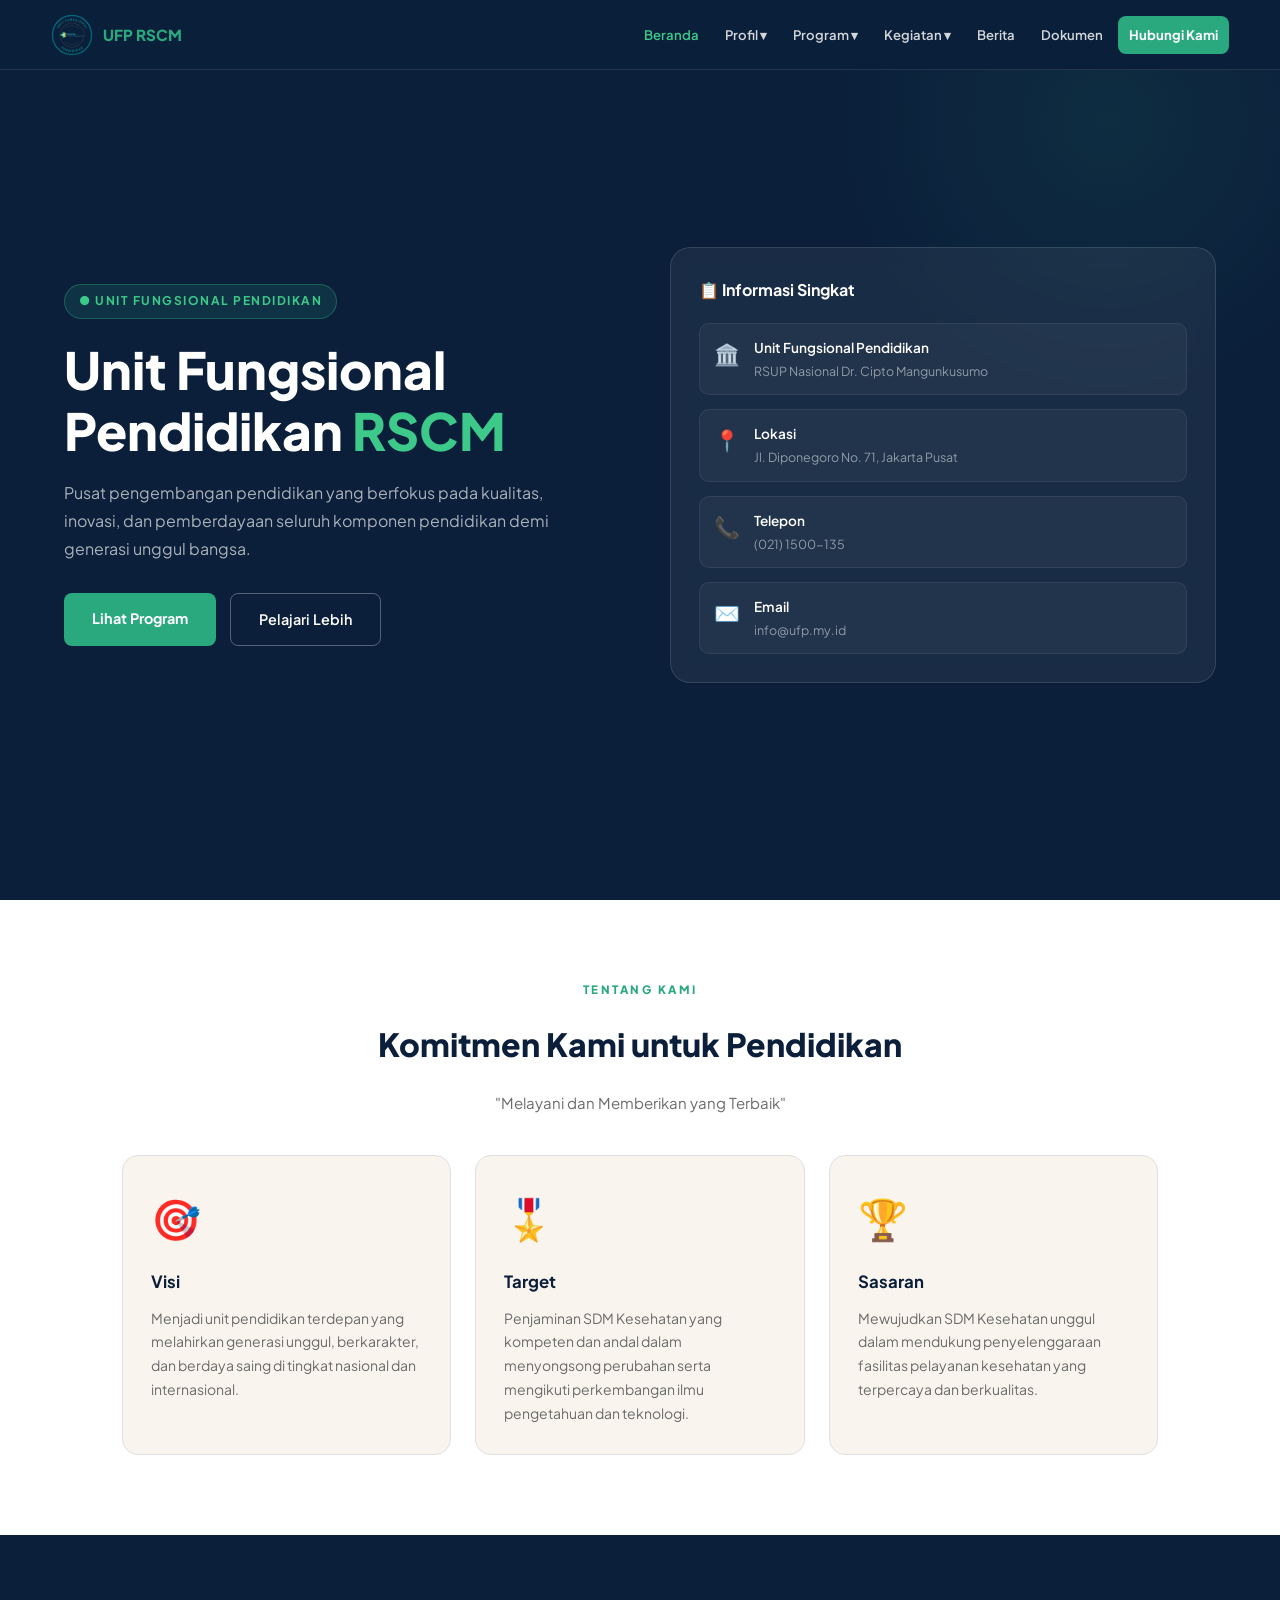
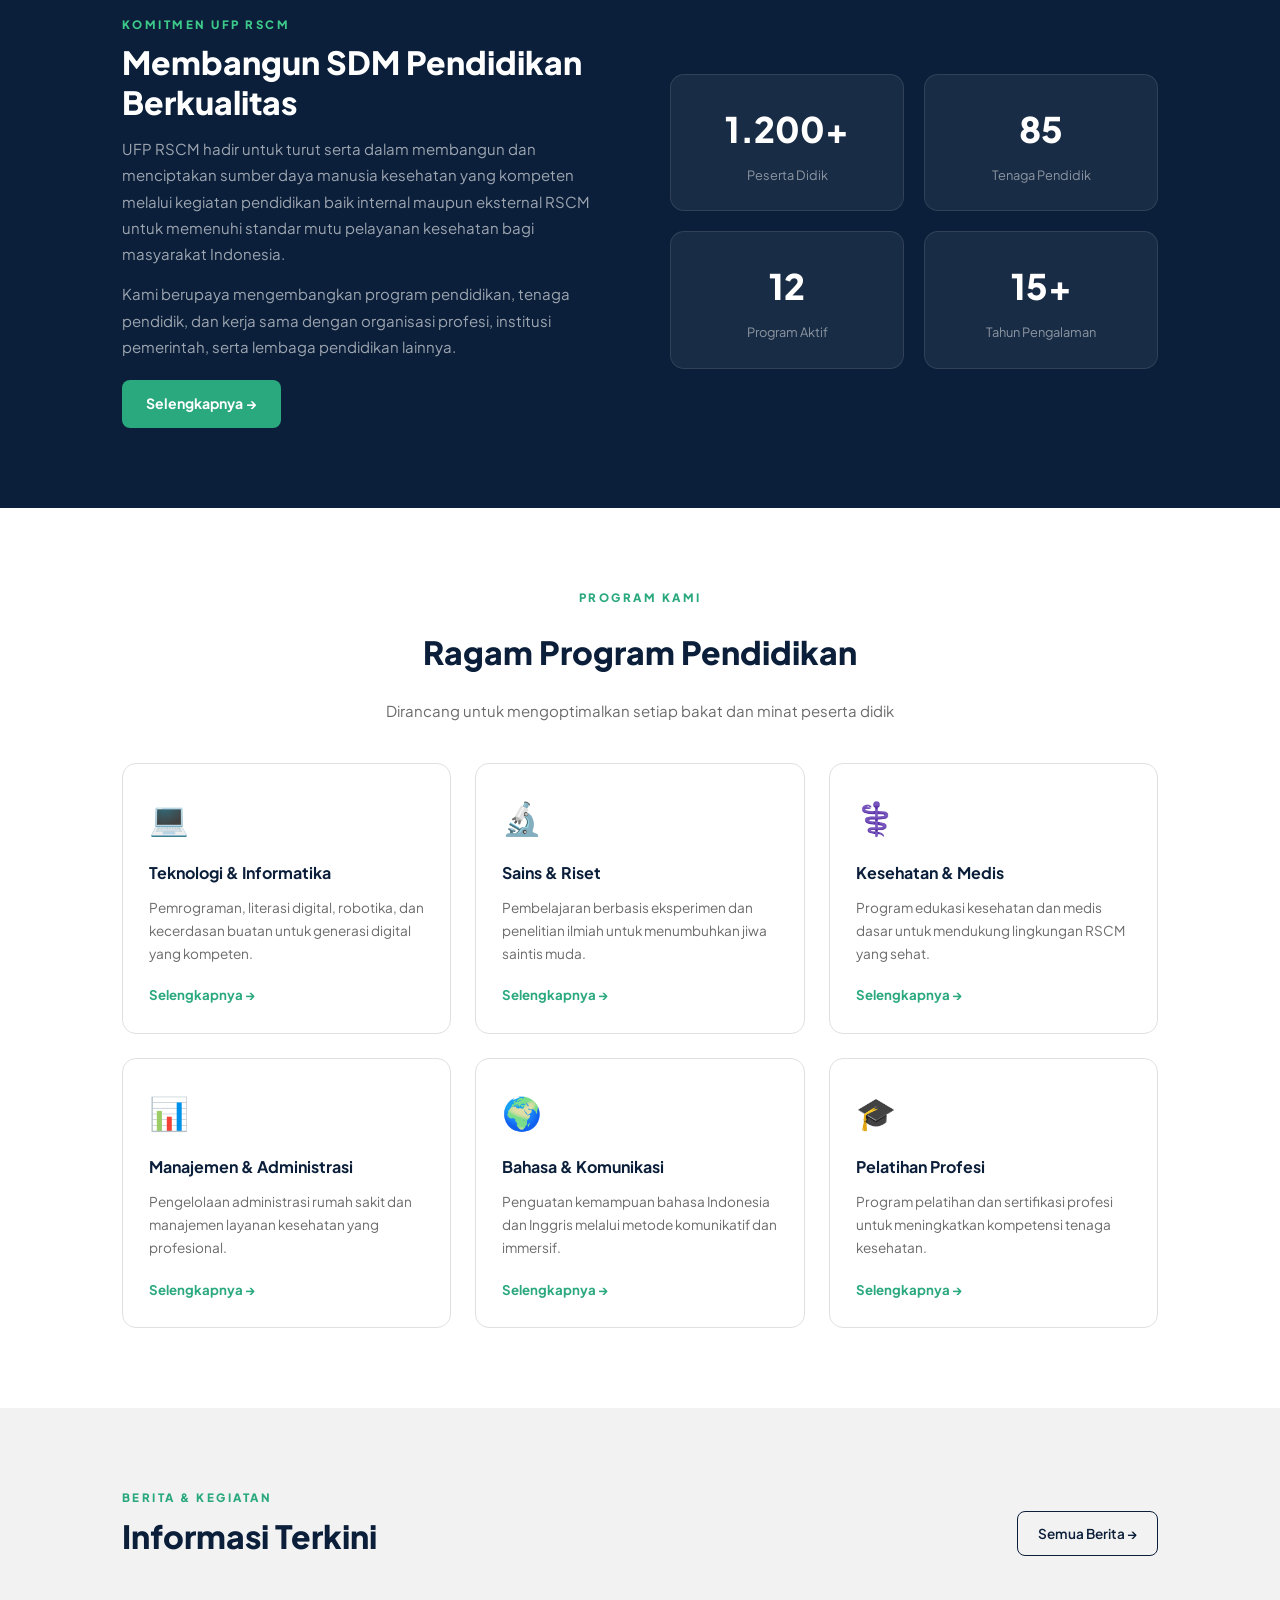
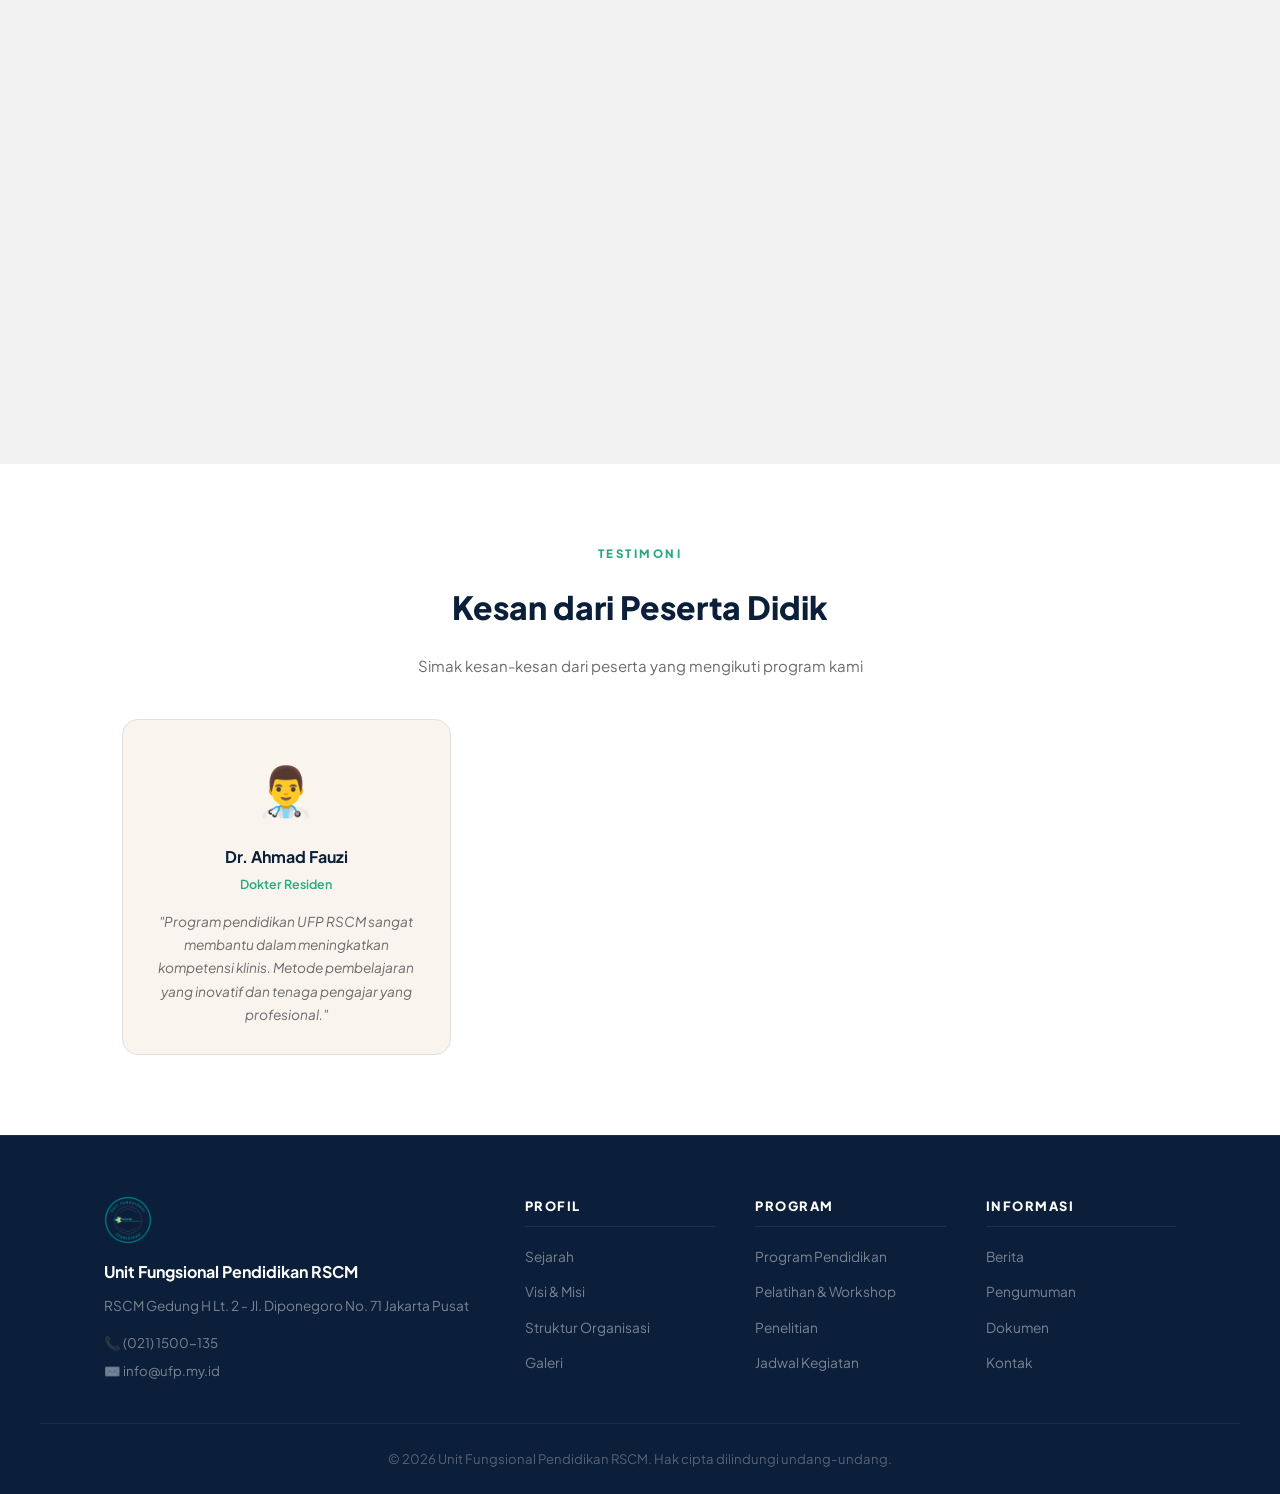
==== commit 3ceb567c: "Update index.html" ====
--- a/index.html
+++ b/index.html
@@ -13,7 +13,7 @@
 <nav id="navbar">
   <div class="nav-inner">
     <div class="nav-brand">
-      <img src="logos.png" alt="Logo UFP RSCM" onerror="this.style.display='none'">
+      <img src="logo.png" alt="Logo UFP RSCM" onerror="this.style.display='none'">
       <a href="index.html" style="text-decoration:none;"><span class="brand-text">UFP RSCM</span></a>
     </div>
     <button class="hamburger" onclick="toggleMenu()">☰</button>
